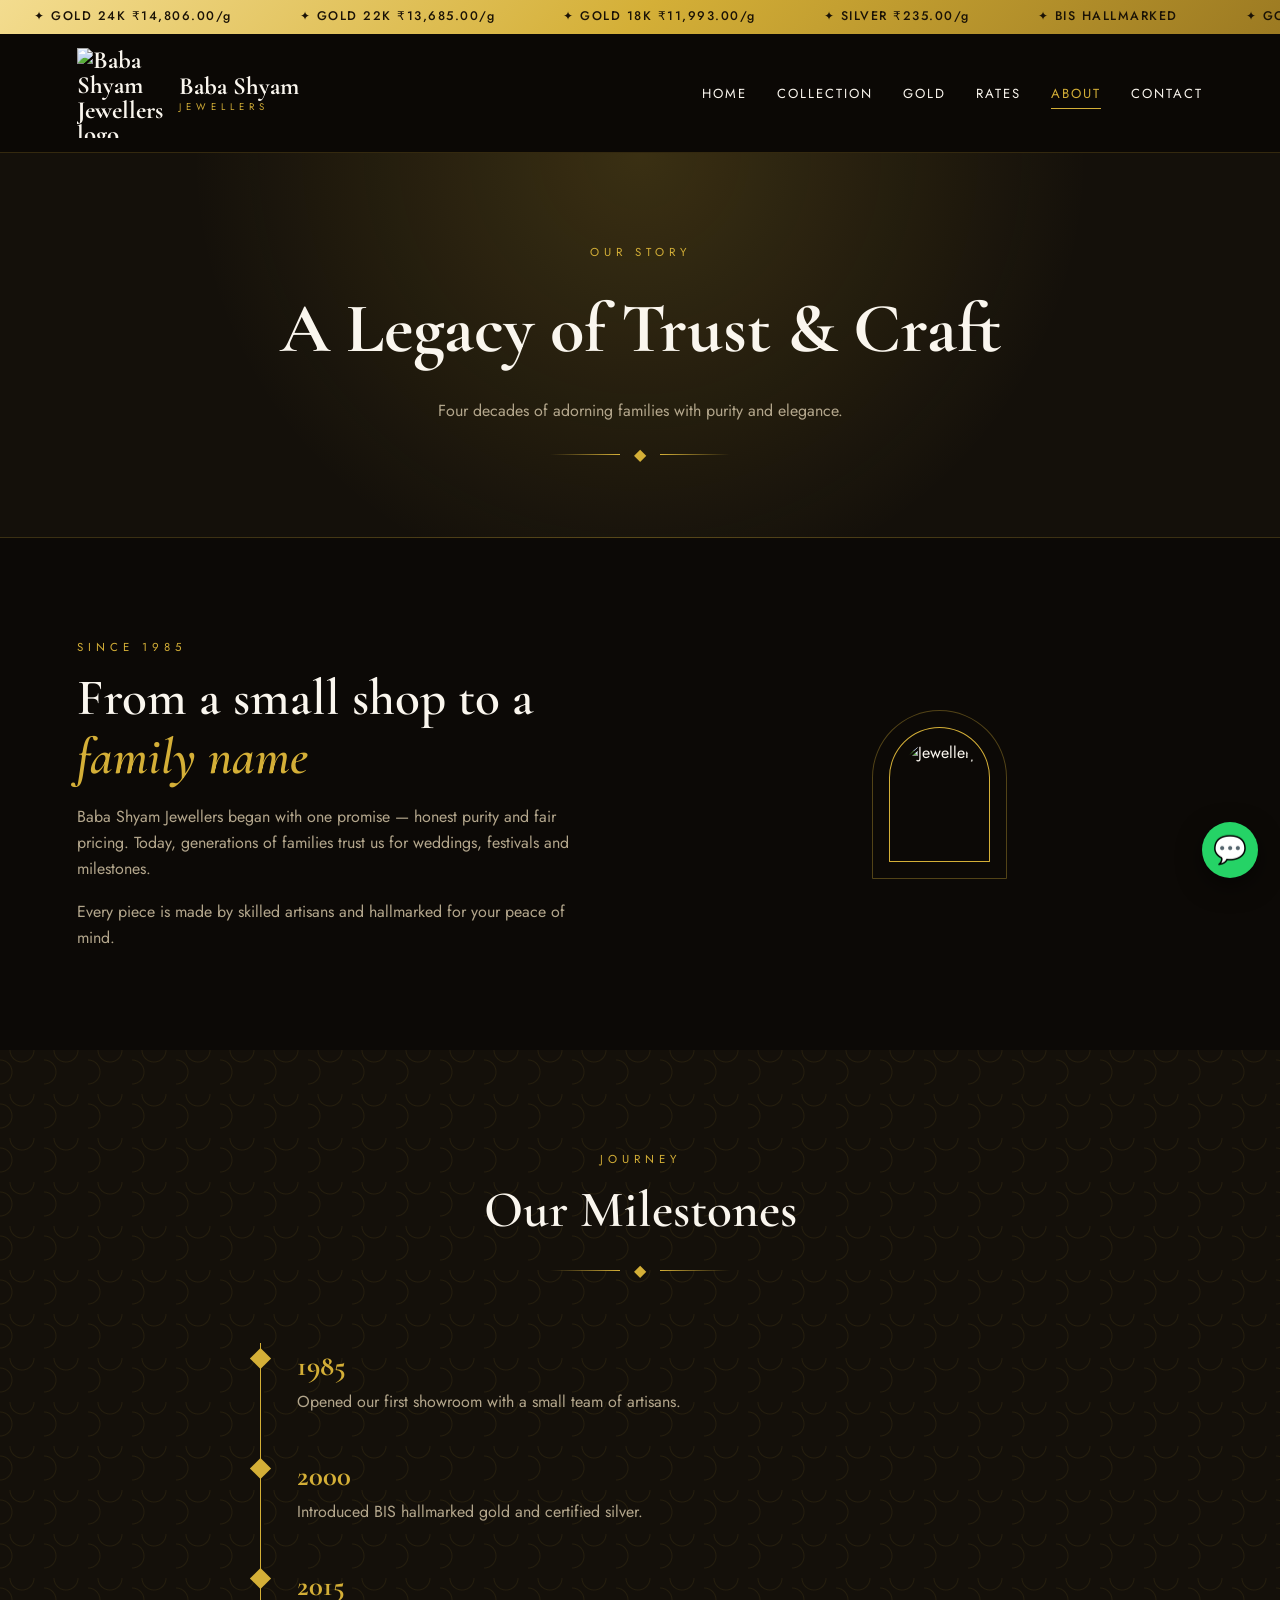
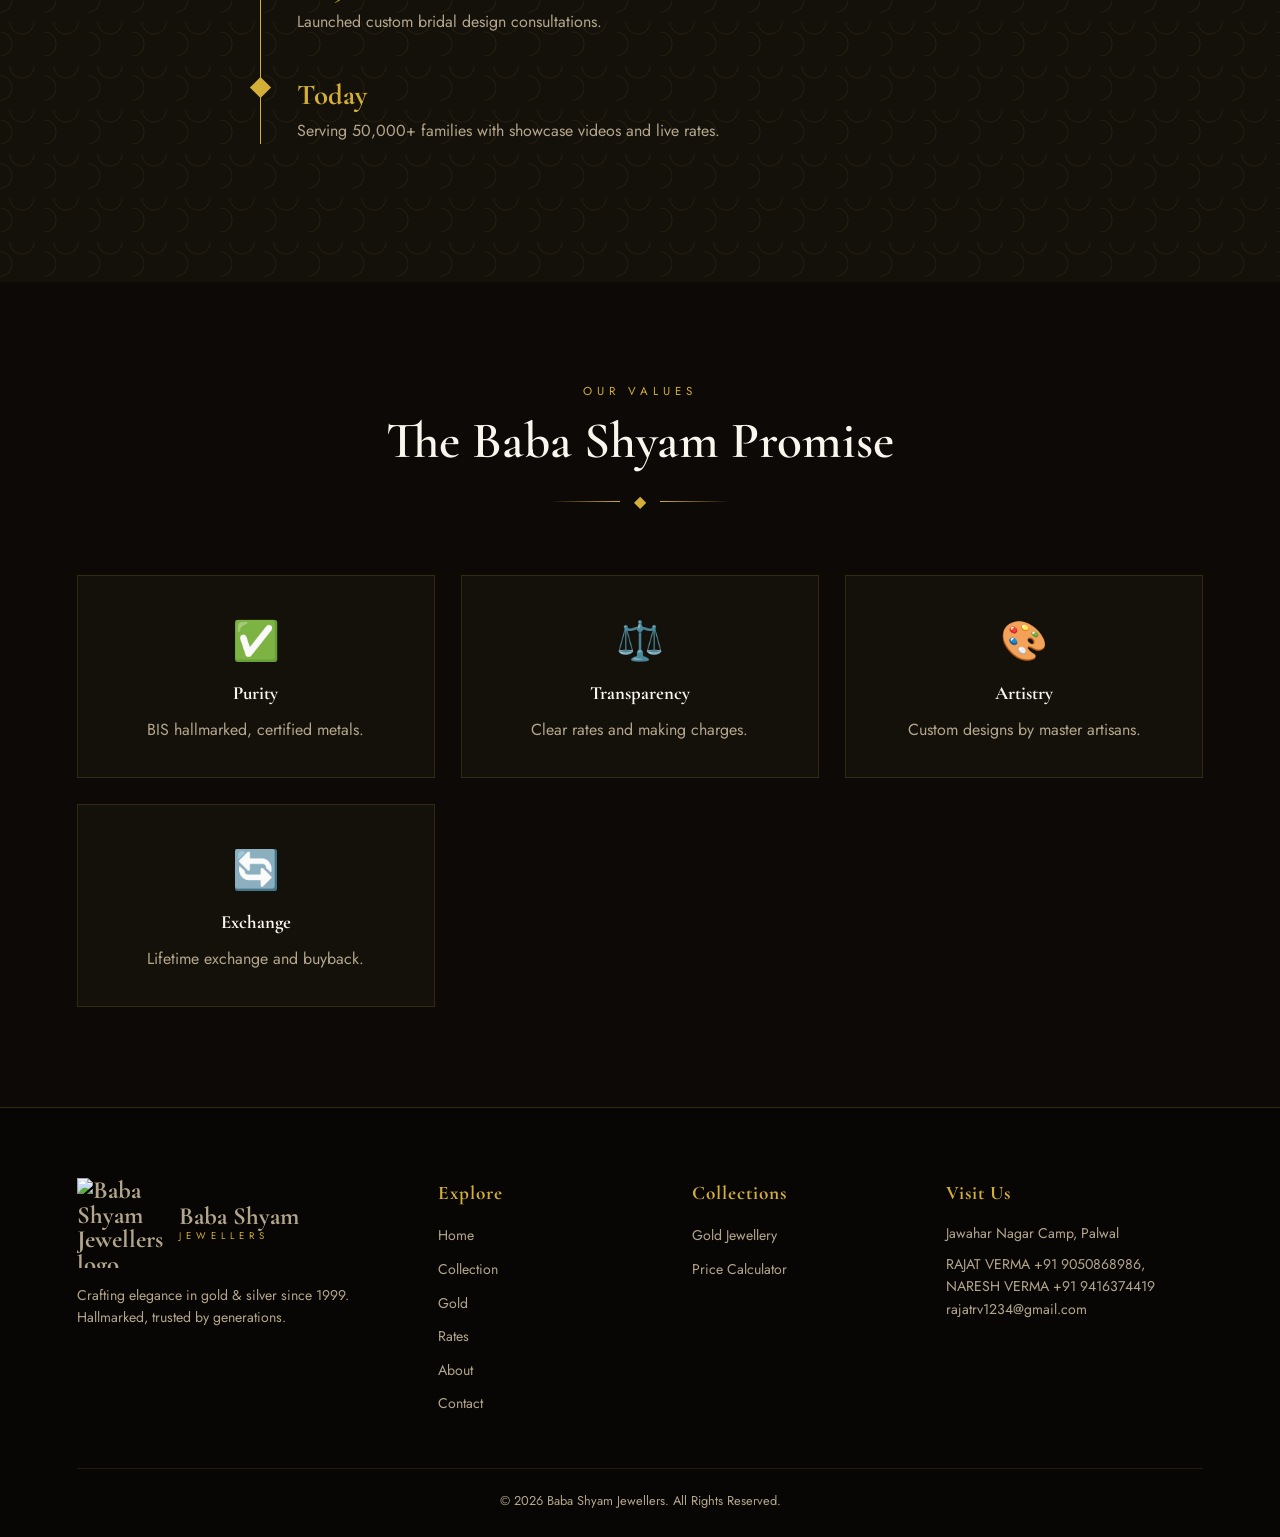
==== about.html @ c546e561 "Add files via upload" ====
<!DOCTYPE html>
<html lang="en">

<head>
    <meta charset="UTF-8">
    <meta name="viewport" content="width=device-width,initial-scale=1">
    <title>About | Baba Shyam Jewellers</title>
    <link
        href="https://fonts.googleapis.com/css2?family=Cormorant+Garamond:ital,wght@0,400;0,600;0,700;1,600&family=Jost:wght@300;400;500&display=swap"
        rel="stylesheet">
    <link rel="stylesheet" href="style.css">
      <link rel="icon" type="image/svg+xml" href="./images/gold/logo.png">
<link rel="apple-touch-icon" href="./images/gold/logo.png">
</head>

<body>
    <div class="page-hero">
        <div class="kick">Our Story</div>
        <h1>A Legacy of Trust &amp; Craft</h1>
        <p>Four decades of adorning families with purity and elegance.</p>
        <div class="orn">◆</div>
    </div>
    <section>
        <div class="split">
            <div class="rv">
                <div class="kick">Since 1985</div>
                <h2 class="h2">From a small shop to a <em>family name</em></h2>
                <p>Baba Shyam Jewellers began with one promise — honest purity and fair pricing. Today, generations of
                    families trust us for weddings, festivals and milestones.</p>
                <p>Every piece is made by skilled artisans and hallmarked for your peace of mind.</p>
            </div>
            <div class="arch rv"><img
                    src="https://images.unsplash.com/photo-1602173574767-37ac01994b2a?auto=format&fit=crop&w=800&q=80"
                    alt="Jewellery"></div>
        </div>
    </section>
    <section class="jali">
        <div class="sh rv">
            <div class="kick">Journey</div>
            <h2>Our Milestones</h2>
            <div class="orn">◆</div>
        </div>
        <div class="tl rv">
            <div><b>1985</b>
                <p>Opened our first showroom with a small team of artisans.</p>
            </div>
            <div><b>2000</b>
                <p>Introduced BIS hallmarked gold and certified silver.</p>
            </div>
            <div><b>2015</b>
                <p>Launched custom bridal design consultations.</p>
            </div>
            <div><b>Today</b>
                <p>Serving 50,000+ families with showcase videos and live rates.</p>
            </div>
        </div>
    </section>
    <section>
        <div class="sh rv">
            <div class="kick">Our Values</div>
            <h2>The Baba Shyam Promise</h2>
            <div class="orn">◆</div>
        </div>
        <div class="g3 rv">
            <div class="card v">
                <div class="ic">✅</div>
                <h3>Purity</h3>
                <p>BIS hallmarked, certified metals.</p>
            </div>
            <div class="card v">
                <div class="ic">⚖️</div>
                <h3>Transparency</h3>
                <p>Clear rates and making charges.</p>
            </div>
            <div class="card v">
                <div class="ic">🎨</div>
                <h3>Artistry</h3>
                <p>Custom designs by master artisans.</p>
            </div>
            <div class="card v">
                <div class="ic">🔄</div>
                <h3>Exchange</h3>
                <p>Lifetime exchange and buyback.</p>
            </div>
        </div>
    </section>
    <script src="app.js"></script>
</body>

</html>
---- style.css ----
:root {
    --gold: #d4af37;
    --gl: #f3dc8f;
    --gd: #9c7a22;
    --bg: #0c0906;
    --bg2: #14100a;
    --cream: #faf6ee;
    --muted: #b3a68c;
    --silver: #c9ced4;
    --green: #3ddc84;
    --red: #ff6b6b;
    --maroon: #5a1520;
    --gg: linear-gradient(135deg, #f3dc8f, #d4af37 50%, #9c7a22)
}

* {
    margin: 0;
    padding: 0;
    box-sizing: border-box
}

html {
    scroll-behavior: smooth
}

body {
    font-family: 'Jost', sans-serif;
    background: var(--bg);
    color: var(--cream);
    overflow-x: hidden;
    line-height: 1.6
}

h1,
h2,
h3,
h4,
.serif {
    font-family: 'Cormorant Garamond', serif
}

a {
    color: inherit;
    text-decoration: none
}

img {
    display: block;
    max-width: 100%
}

/* ticker */
.ticker {
    background: var(--gg);
    color: #1a1206;
    font-size: .78rem;
    font-weight: 500;
    letter-spacing: 1.5px;
    overflow: hidden;
    white-space: nowrap;
    position: relative;
    z-index: 1001
}

.ticker div {
    display: inline-block;
    padding: 7px 0;
    animation: mq 38s linear infinite
}

.ticker span {
    margin: 0 34px
}

@keyframes mq {
    to {
        transform: translateX(-50%)
    }
}

/* header */
header {
    position: sticky;
    top: 0;
    z-index: 1000;
    display: flex;
    justify-content: space-between;
    align-items: center;
    padding: 14px 6%;
    background: rgba(12, 9, 6, .88);
    backdrop-filter: blur(14px);
    border-bottom: 1px solid rgba(212, 175, 55, .2)
}

.logo {
    display: flex;
    align-items: center;
    gap: 12px;
    font-family: 'Cormorant Garamond', serif;
    font-size: 1.55rem;
    font-weight: 700;
    line-height: 1
}

.logo i {
    width: 42px;
    height: 42px;
    border: 1.5px solid var(--gold);
    transform: rotate(45deg);
    display: grid;
    place-items: center;
    flex: none
}

.logo i b {
    transform: rotate(-45deg);
    color: var(--gold);
    font-size: 1.2rem
}

.logo small {
    display: block;
    font-family: 'Jost';
    font-size: .6rem;
    letter-spacing: 5px;
    color: var(--gold);
    font-weight: 400;
    margin-top: 4px
}

nav ul {
    display: flex;
    gap: 30px;
    list-style: none
}

nav a {
    font-size: .82rem;
    letter-spacing: 2px;
    text-transform: uppercase;
    position: relative;
    padding: 6px 0;
    transition: .3s
}

nav a::after {
    content: '';
    position: absolute;
    left: 50%;
    bottom: 0;
    width: 0;
    height: 1px;
    background: var(--gold);
    transition: .3s;
    transform: translateX(-50%)
}

nav a:hover,
nav a.on {
    color: var(--gold)
}

nav a:hover::after,
nav a.on::after {
    width: 100%
}

.mb {
    display: none;
    background: none;
    border: 0;
    color: var(--gold);
    font-size: 1.8rem;
    cursor: pointer
}

/* ornament + heads */
.orn {
    display: flex;
    align-items: center;
    justify-content: center;
    gap: 14px;
    color: var(--gold);
    margin-top: 18px
}

.orn::before,
.orn::after {
    content: '';
    width: 70px;
    height: 1px;
    background: linear-gradient(90deg, transparent, var(--gold))
}

.orn::after {
    transform: scaleX(-1)
}

section {
    padding: 100px 6%;
    position: relative
}

.sh {
    text-align: center;
    max-width: 660px;
    margin: 0 auto 60px
}

.kick {
    color: var(--gold);
    letter-spacing: 5px;
    font-size: .72rem;
    text-transform: uppercase;
    margin-bottom: 12px
}

.sh h2,
.h2 {
    font-size: clamp(2.1rem, 4vw, 3.3rem);
    font-weight: 600;
    line-height: 1.15
}

.sh p {
    color: var(--muted);
    margin-top: 14px
}

.jali {
    background-color: var(--bg2);
    background-image: radial-gradient(circle at 50% 0, transparent 11px, rgba(212, 175, 55, .09) 12px, transparent 13px), radial-gradient(circle at 0 50%, transparent 11px, rgba(212, 175, 55, .09) 12px, transparent 13px);
    background-size: 44px 44px
}

.btn {
    display: inline-block;
    padding: 15px 36px;
    font-size: .8rem;
    letter-spacing: 2.5px;
    text-transform: uppercase;
    font-weight: 500;
    transition: .35s;
    cursor: pointer;
    border: 0;
    font-family: inherit;
    clip-path: polygon(12px 0, 100% 0, calc(100% - 12px) 100%, 0 100%)
}

.bg {
    background: var(--gg);
    color: #1a1206
}

.bg:hover {
    transform: translateY(-3px);
    filter: brightness(1.1)
}

.bo {
    background: var(--gold);
    color: #1a1206;
    position: relative
}

.bo span {
    display: block
}

.bl {
    background: rgba(212, 175, 55, .15);
    color: var(--gold)
}

.bl:hover {
    background: var(--gold);
    color: #1a1206
}

/* hero */
.hero {
    min-height: 88vh;
    display: grid;
    grid-template-columns: 1.1fr .9fr;
    gap: 50px;
    align-items: center;
    padding: 60px 6%;
    background: radial-gradient(circle at 80% 40%, rgba(212, 175, 55, .2), transparent 50%), linear-gradient(rgba(12, 9, 6, .8), rgba(12, 9, 6, .92)), url('https://images.unsplash.com/photo-1611591437281-460bfbe1220a?auto=format&fit=crop&w=1920&q=80') center/cover;
    overflow: hidden
}

.hero h1 {
    font-size: clamp(3rem, 6.4vw, 5.6rem);
    line-height: 1;
    font-weight: 700;
    margin: 18px 0 24px
}

.hero h1 em {
    color: var(--gold);
    font-style: italic
}

.hero p {
    color: var(--muted);
    font-size: 1.1rem;
    max-width: 520px;
    margin-bottom: 36px
}

.btns {
    display: flex;
    gap: 16px;
    flex-wrap: wrap
}

.arch {
    position: relative;
    max-width: 400px;
    margin: auto;
    aspect-ratio: 3/4;
    border-radius: 999px 999px 8px 8px;
    border: 1.5px solid var(--gold);
    padding: 12px;
    animation: fl 6s ease-in-out infinite
}

.arch::before {
    content: '';
    position: absolute;
    inset: -18px;
    border: 1px solid rgba(212, 175, 55, .35);
    border-radius: 999px 999px 14px 14px
}

.arch img,
.arch video {
    width: 100%;
    height: 100%;
    object-fit: cover;
    border-radius: 999px 999px 4px 4px
}

@keyframes fl {
    50% {
        transform: translateY(-14px)
    }
}

.badge {
    position: absolute;
    bottom: 34px;
    left: -34px;
    background: var(--bg);
    border: 1px solid var(--gold);
    padding: 12px 20px;
    text-align: center
}

.badge b {
    display: block;
    font-family: 'Cormorant Garamond';
    font-size: 1.8rem;
    color: var(--gold);
    line-height: 1
}

.badge small {
    font-size: .65rem;
    letter-spacing: 2px;
    text-transform: uppercase;
    color: var(--muted)
}

.page-hero {
    padding: 90px 6% 70px;
    text-align: center;
    background: radial-gradient(circle at 50% 0, rgba(212, 175, 55, .2), transparent 60%), var(--bg2);
    border-bottom: 1px solid rgba(212, 175, 55, .2)
}

.page-hero h1 {
    font-size: clamp(2.6rem, 5.5vw, 4.4rem);
    font-weight: 700
}

.page-hero p {
    color: var(--muted);
    max-width: 560px;
    margin: 12px auto 0
}

/* cats */
.cats {
    display: grid;
    grid-template-columns: repeat(auto-fit, minmax(200px, 1fr));
    gap: 22px;
    max-width: 1200px;
    margin: auto
}

.cat {
    text-align: center;
    padding: 38px 20px;
    border: 1px solid rgba(212, 175, 55, .22);
    background: linear-gradient(160deg, rgba(212, 175, 55, .08), transparent);
    transition: .4s;
    position: relative
}

.cat:hover {
    border-color: var(--gold);
    transform: translateY(-8px)
}

.cat .ic {
    font-size: 2.6rem;
    margin-bottom: 10px
}

.cat h3 {
    font-size: 1.4rem
}

.cat p {
    color: var(--muted);
    font-size: .85rem
}

.cat::before,
.cat::after {
    content: '';
    position: absolute;
    width: 16px;
    height: 16px;
    border: 1.5px solid var(--gold);
    transition: .4s
}

.cat::before {
    top: 8px;
    left: 8px;
    border-right: 0;
    border-bottom: 0
}

.cat::after {
    bottom: 8px;
    right: 8px;
    border-left: 0;
    border-top: 0
}

/* rates */
.rg {
    display: grid;
    grid-template-columns: repeat(auto-fit, minmax(230px, 1fr));
    gap: 24px;
    max-width: 1150px;
    margin: auto
}

.rc {
    text-align: center;
    padding: 34px 24px;
    border: 1px solid rgba(212, 175, 55, .25);
    background: linear-gradient(160deg, rgba(212, 175, 55, .1), rgba(0, 0, 0, .2));
    position: relative;
    overflow: hidden;
    transition: .4s
}

.rc::before {
    content: '';
    position: absolute;
    top: 0;
    left: 0;
    right: 0;
    height: 3px;
    background: var(--gg)
}

.rc:hover {
    transform: translateY(-8px);
    box-shadow: 0 20px 40px rgba(0, 0, 0, .5)
}

.rc .m {
    color: var(--gold);
    letter-spacing: 3px;
    font-size: .72rem;
    text-transform: uppercase
}

.rc h3 {
    font-size: 1.8rem;
    margin: 4px 0 14px
}

.pv {
    font-family: 'Cormorant Garamond';
    font-size: 2.5rem;
    font-weight: 700;
    color: var(--gl);
    line-height: 1
}

.rc small {
    display: block;
    color: var(--muted);
    font-size: .78rem;
    margin-top: 8px
}

.ch {
    color: var(--green);
    font-size: .78rem;
    margin-top: 8px;
    letter-spacing: 1px
}

.ch.down {
    color: var(--red)
}

.rc.sv .pv,
.rc.sv .m {
    color: var(--silver)
}

.rc.sv::before {
    background: linear-gradient(90deg, #8a9096, #e8ebee, #8a9096)
}

.upd {
    text-align: center;
    color: var(--muted);
    font-size: .82rem;
    margin-top: 34px
}

.dot {
    display: inline-block;
    width: 8px;
    height: 8px;
    border-radius: 50%;
    background: var(--green);
    margin-right: 8px;
    animation: pu 1.8s infinite
}

@keyframes pu {
    50% {
        opacity: .25
    }
}

/* collection */
.tabs {
    display: flex;
    justify-content: center;
    gap: 12px;
    margin-bottom: 44px;
    flex-wrap: wrap
}

.tab {
    padding: 10px 28px;
    border: 1px solid var(--gold);
    background: none;
    color: var(--gold);
    cursor: pointer;
    font-family: inherit;
    letter-spacing: 2px;
    font-size: .78rem;
    text-transform: uppercase;
    transition: .3s
}

.tab.on,
.tab:hover {
    background: var(--gold);
    color: #1a1206
}

.cg {
    display: grid;
    grid-template-columns: repeat(auto-fill, minmax(270px, 1fr));
    gap: 26px;
    max-width: 1250px;
    margin: auto
}

.pc {
    background: var(--bg2);
    border: 1px solid rgba(212, 175, 55, .16);
    transition: .4s;
    overflow: hidden
}

.pc:hover {
    border-color: var(--gold);
    transform: translateY(-8px);
    box-shadow: 0 24px 50px rgba(0, 0, 0, .6)
}

.pc .im {
    height: 320px;
    overflow: hidden;
    position: relative
}

.pc img {
    width: 100%;
    height: 100%;
    object-fit: cover;
    filter: brightness(.8);
    transition: 1s
}

.pc:hover img {
    transform: scale(1.1);
    filter: brightness(1)
}

.tg {
    position: absolute;
    top: 14px;
    left: 14px;
    background: var(--bg);
    color: var(--gold);
    font-size: .68rem;
    letter-spacing: 2px;
    padding: 5px 12px;
    text-transform: uppercase;
    border: 1px solid var(--gold)
}

.tg.s {
    color: var(--silver);
    border-color: var(--silver)
}

.pc .in {
    padding: 22px;
    display: flex;
    justify-content: space-between;
    align-items: center;
    gap: 10px
}

.pc h3 {
    font-size: 1.3rem
}

.pc p {
    color: var(--muted);
    font-size: .8rem
}

.pc a {
    color: var(--gold);
    font-size: .75rem;
    letter-spacing: 2px;
    text-transform: uppercase;
    border-bottom: 1px solid var(--gold);
    white-space: nowrap
}

/* split / craft */
.split {
    display: grid;
    grid-template-columns: 1fr 1fr;
    gap: 70px;
    align-items: center;
    max-width: 1200px;
    margin: auto
}

.split p {
    color: var(--muted);
    margin-top: 18px
}

.split em {
    color: var(--gold)
}

.fl {
    list-style: none;
    margin-top: 24px
}

.fl li {
    padding: 12px 0 12px 32px;
    position: relative;
    border-bottom: 1px solid rgba(212, 175, 55, .12)
}

.fl li::before {
    content: '◆';
    position: absolute;
    left: 0;
    color: var(--gold);
    font-size: .75rem;
    top: 15px
}

.vf {
    position: relative;
    max-width: 400px;
    margin: auto;
    aspect-ratio: 9/12;
    border: 1px solid rgba(212, 175, 55, .4);
    box-shadow: 0 30px 70px rgba(0, 0, 0, .6);
    background: #000;
    overflow: hidden
}

.vf video {
    width: 100%;
    height: 100%;
    object-fit: cover
}

.vf span {
    position: absolute;
    top: 16px;
    left: 16px;
    z-index: 2;
    background: rgba(12, 9, 6, .75);
    border: 1px solid var(--gold);
    color: var(--gold);
    padding: 6px 16px;
    font-size: .7rem;
    letter-spacing: 2px;
    text-transform: uppercase;
    border-radius: 30px
}

/* stats */
.stats {
    display: grid;
    grid-template-columns: repeat(auto-fit, minmax(180px, 1fr));
    gap: 30px;
    text-align: center;
    padding: 90px 6%;
    background: linear-gradient(rgba(12, 9, 6, .9), rgba(12, 9, 6, .9)), url('https://images.unsplash.com/photo-1602173574767-37ac01994b2a?auto=format&fit=crop&w=1600&q=80') center/cover fixed
}

.stats h3 {
    font-size: 3.4rem;
    color: var(--gold);
    line-height: 1
}

.stats p {
    color: var(--muted);
    letter-spacing: 2px;
    text-transform: uppercase;
    font-size: .75rem;
    margin-top: 10px
}

/* testimonials, values, timeline */
.g3 {
    display: grid;
    grid-template-columns: repeat(auto-fit, minmax(280px, 1fr));
    gap: 26px;
    max-width: 1200px;
    margin: auto
}

.card {
    background: var(--bg2);
    border: 1px solid rgba(212, 175, 55, .16);
    padding: 34px 30px;
    transition: .4s
}

.card:hover {
    border-color: var(--gold);
    transform: translateY(-6px)
}

.card .q {
    font-size: 3.4rem;
    color: var(--gold);
    line-height: .6;
    font-family: 'Cormorant Garamond'
}

.card p {
    color: var(--muted);
    font-style: italic;
    margin: 16px 0 20px
}

.card .n {
    color: var(--gold);
    font-size: .82rem;
    letter-spacing: 2px;
    text-transform: uppercase
}

.stars {
    color: var(--gold);
    letter-spacing: 3px
}

.card.v {
    text-align: center;
    font-style: normal
}

.card.v .ic {
    font-size: 2.4rem
}

.card.v h3 {
    margin: 8px 0
}

.card.v p {
    font-style: normal;
    margin: 0
}

.tl {
    max-width: 760px;
    margin: auto;
    border-left: 1px solid var(--gold);
    padding-left: 36px
}

.tl div {
    position: relative;
    margin-bottom: 38px
}

.tl div::before {
    content: '';
    position: absolute;
    left: -44px;
    top: 8px;
    width: 15px;
    height: 15px;
    background: var(--gold);
    transform: rotate(45deg)
}

.tl b {
    font-family: 'Cormorant Garamond';
    font-size: 1.8rem;
    color: var(--gold)
}

.tl p {
    color: var(--muted)
}

.cta {
    text-align: center;
    background: linear-gradient(135deg, var(--maroon), #2a0a10);
    border-top: 1px solid var(--gold);
    border-bottom: 1px solid var(--gold)
}

/* calculator + contact */
.calc {
    max-width: 760px;
    margin: auto;
    padding: 44px;
    border: 1px solid var(--gold);
    background: var(--bg2)
}

.fg {
    display: grid;
    grid-template-columns: 1fr 1fr;
    gap: 16px
}

.fg .f {
    grid-column: 1/-1
}

label {
    display: block;
    font-size: .72rem;
    letter-spacing: 2px;
    text-transform: uppercase;
    color: var(--gold);
    margin-bottom: 6px
}

input,
select,
textarea {
    width: 100%;
    background: rgba(212, 175, 55, .06);
    border: 1px solid rgba(212, 175, 55, .3);
    padding: 14px 16px;
    color: var(--cream);
    font-family: inherit;
    font-size: .95rem;
    outline: 0
}

input:focus,
select:focus,
textarea:focus {
    border-color: var(--gold)
}

select option {
    background: #14100a
}

.res {
    margin-top: 26px;
    padding: 24px;
    background: rgba(212, 175, 55, .08);
    border: 1px dashed var(--gold);
    text-align: center
}

.res b {
    font-family: 'Cormorant Garamond';
    font-size: 2.6rem;
    color: var(--gl);
    display: block
}

.res small {
    color: var(--muted)
}

.cw {
    display: grid;
    grid-template-columns: 1fr 1fr;
    gap: 60px;
    max-width: 1150px;
    margin: auto
}

.ci div {
    display: flex;
    gap: 16px;
    margin-bottom: 24px
}

.ci .ic {
    width: 48px;
    height: 48px;
    border: 1px solid var(--gold);
    display: grid;
    place-items: center;
    flex: none;
    transform: rotate(45deg)
}

.ci .ic span {
    transform: rotate(-45deg)
}

.ci b {
    color: var(--gold);
    font-weight: 500;
    display: block;
    font-size: .8rem;
    letter-spacing: 2px;
    text-transform: uppercase
}

.ci p {
    color: var(--muted)
}

form {
    display: flex;
    flex-direction: column;
    gap: 16px
}

/* footer */
footer {
    background: #080604;
    border-top: 1px solid rgba(212, 175, 55, .2);
    padding: 70px 6% 26px
}

.fc {
    display: grid;
    grid-template-columns: 1.5fr 1fr 1fr 1.2fr;
    gap: 40px;
    max-width: 1200px;
    margin: auto
}

footer h4 {
    color: var(--gold);
    font-size: 1.2rem;
    margin-bottom: 14px;
    letter-spacing: 1px
}

footer li {
    list-style: none;
    margin-bottom: 8px
}

footer a,
footer p {
    color: var(--muted);
    font-size: .88rem
}

footer a:hover {
    color: var(--gold)
}

.cp {
    text-align: center;
    margin-top: 44px;
    padding-top: 22px;
    border-top: 1px solid rgba(212, 175, 55, .12);
    color: var(--muted);
    font-size: .8rem
}

.wa {
    position: fixed;
    right: 22px;
    bottom: 22px;
    width: 56px;
    height: 56px;
    border-radius: 50%;
    background: #25d366;
    display: grid;
    place-items: center;
    font-size: 1.7rem;
    z-index: 999;
    box-shadow: 0 8px 24px rgba(0, 0, 0, .5);
    animation: pu 2.5s infinite
}

.rv {
    opacity: 0;
    transform: translateY(36px);
    transition: opacity .9s, transform .9s
}

.rv.in {
    opacity: 1;
    transform: none
}

@media(max-width:900px) {

    .hero,
    .split,
    .cw {
        grid-template-columns: 1fr;
        gap: 44px
    }

    .hero {
        text-align: center
    }

    .hero p {
        margin-inline: auto
    }

    .btns {
        justify-content: center
    }

    .badge {
        left: 0
    }

    .fc {
        grid-template-columns: 1fr 1fr
    }
}

@media(max-width:820px) {
    .mb {
        display: block;
        z-index: 1100
    }

    nav ul {
        position: fixed;
        top: 0;
        right: -100%;
        width: 74%;
        height: 100vh;
        background: rgba(12, 9, 6, .98);
        flex-direction: column;
        padding: 110px 40px;
        transition: .4s;
        border-left: 1px solid var(--gold)
    }

    nav ul.open {
        right: 0
    }

    section {
        padding: 76px 6%
    }

    .fc {
        grid-template-columns: 1fr
    }

    .fg {
        grid-template-columns: 1fr
    }

    .calc {
        padding: 26px
    }
}

/* artwork + animated stage */
.art {
    position: absolute;
    inset: 0;
    display: grid;
    place-items: center
}

.art.gold {
    background: radial-gradient(circle at 50% 38%, #4a3510, #0e0a05 78%)
}

.art.silver {
    background: radial-gradient(circle at 50% 38%, #38404a, #0b0d10 78%)
}

.art svg {
    width: 76%;
    filter: drop-shadow(0 10px 18px rgba(0, 0, 0, .6));
    transition: .6s
}

.pc:hover .art svg {
    transform: scale(1.12) rotate(-3deg)
}

.art::after {
    content: '';
    position: absolute;
    top: 0;
    left: -80%;
    width: 50%;
    height: 100%;
    background: linear-gradient(100deg, transparent, rgba(255, 255, 255, .18), transparent);
    transform: skewX(-20deg);
    animation: sh 5s infinite
}

@keyframes sh {

    0%,
    60% {
        left: -80%
    }

    100% {
        left: 140%
    }
}

.stage {
    position: absolute;
    inset: 12px;
    border-radius: 999px 999px 4px 4px;
    overflow: hidden;
    background: radial-gradient(circle at 50% 50%, #4a3510, #0c0906 75%)
}

.stage svg {
    width: 100%;
    height: 100%
}

.arch video {
    position: absolute;
    inset: 12px;
    width: calc(100% - 24px);
    height: calc(100% - 24px)
}

.badge {
    z-index: 3
}

.rot {
    animation: sp 40s linear infinite
}

.rot2 {
    animation: sp 70s linear infinite reverse
}

@keyframes sp {
    to {
        transform: rotate(360deg)
    }
}

.tw {
    animation: tws 2.6s ease-in-out infinite;
    transform-box: fill-box;
    transform-origin: center
}

@keyframes tws {

    0%,
    100% {
        opacity: 0;
        transform: scale(.3)
    }

    50% {
        opacity: 1;
        transform: scale(1.2)
    }
}

.vf {
    position: relative
}

.vf video {
    position: absolute;
    inset: 0;
    z-index: 2
}

.reel {
    position: absolute;
    inset: 0
}

.sl {
    position: absolute;
    inset: 0;
    opacity: 0;
    transition: opacity 1.1s;
    overflow: hidden
}

.sl.on {
    opacity: 1
}

.sl .art svg {
    animation: kb 6s ease-in-out infinite alternate
}

@keyframes kb {
    from {
        transform: scale(.9)
    }

    to {
        transform: scale(1.15)
    }
}

.sl b {
    position: absolute;
    bottom: 0;
    left: 0;
    right: 0;
    padding: 50px 20px 22px;
    text-align: center;
    font-family: 'Cormorant Garamond';
    font-size: 1.7rem;
    background: linear-gradient(transparent, rgba(0, 0, 0, .85));
    z-index: 3
}
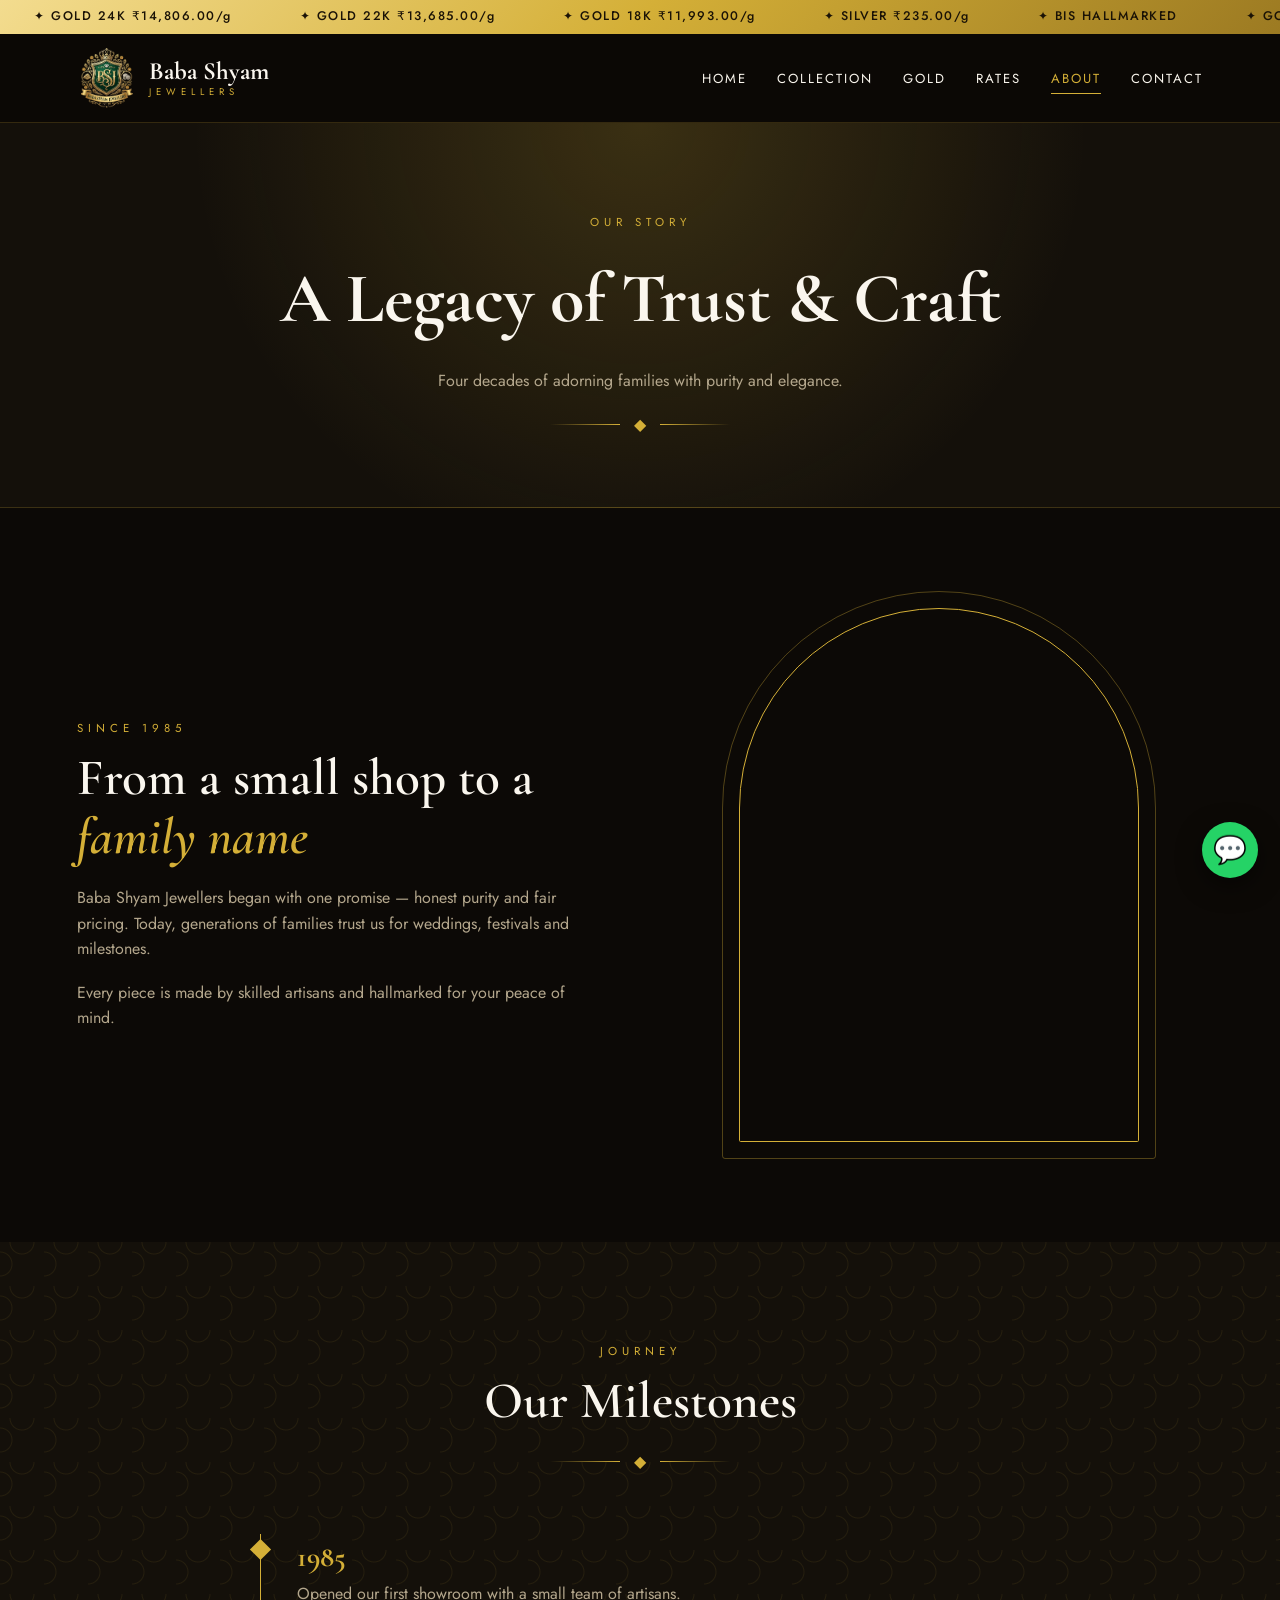
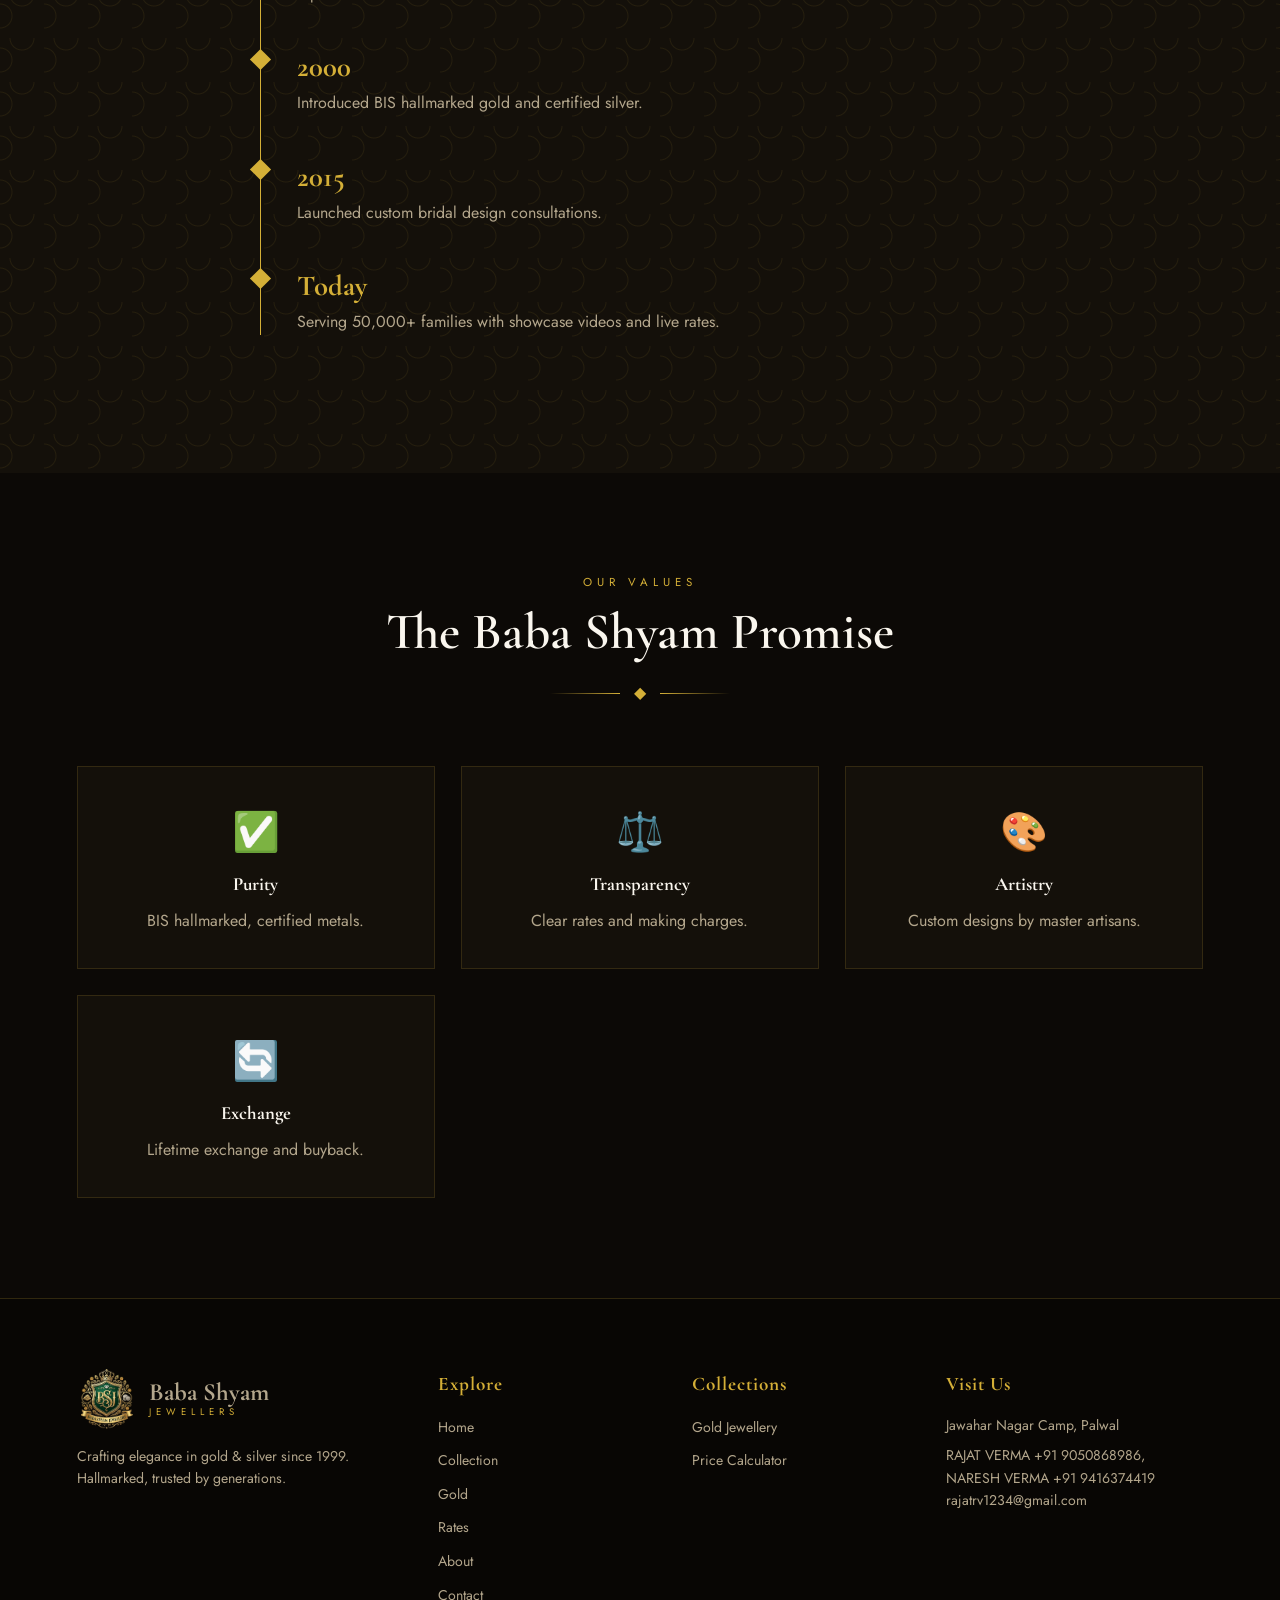
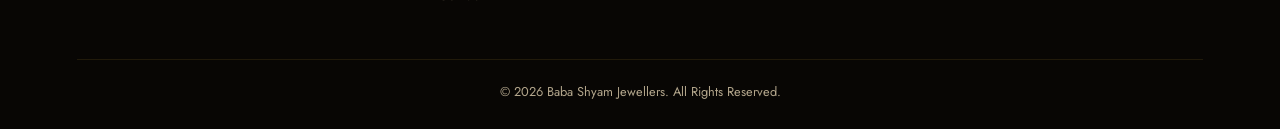
==== commit 1c656a0c: "Add files via upload changes" ====
--- a/about.html
+++ b/about.html
@@ -3,16 +3,15 @@
 
 <head>
     <meta charset="UTF-8">
-    <meta name="viewport" content="width=device-width,initial-scale=1">
-    <title>About | Baba Shyam Jewellers</title>
+    <meta name="viewport" content="width=device-width, initial-scale=1.0, maximum-scale=5.0">
+    <title>Baba Shyam Jewellers</title>
     <link
         href="https://fonts.googleapis.com/css2?family=Cormorant+Garamond:ital,wght@0,400;0,600;0,700;1,600&family=Jost:wght@300;400;500&display=swap"
         rel="stylesheet">
     <link rel="stylesheet" href="style.css">
-      <link rel="icon" type="image/svg+xml" href="./images/gold/logo.png">
-<link rel="apple-touch-icon" href="./images/gold/logo.png">
+    <link rel="icon" type="image/svg+xml" href="./images/gold/logo.png">
+    <link rel="apple-touch-icon" href="./images/gold/logo.png">
 </head>
-
 <body>
     <div class="page-hero">
         <div class="kick">Our Story</div>
--- a/style.css
+++ b/style.css
@@ -1,3 +1,7 @@
+/* ============================================================
+   BABA SHYAM JEWELLERS — RESPONSIVE STYLESHEET (FINAL v2)
+   ============================================================ */
+
 :root {
     --gold: #d4af37;
     --gl: #f3dc8f;
@@ -10,17 +14,23 @@
     --green: #3ddc84;
     --red: #ff6b6b;
     --maroon: #5a1520;
-    --gg: linear-gradient(135deg, #f3dc8f, #d4af37 50%, #9c7a22)
-}
-
+    --gg: linear-gradient(135deg, #f3dc8f, #d4af37 50%, #9c7a22);
+}
+
+/* ===== RESET & BASE ===== */
 * {
     margin: 0;
     padding: 0;
-    box-sizing: border-box
+    box-sizing: border-box;
 }
 
 html {
-    scroll-behavior: smooth
+    scroll-behavior: smooth;
+    -webkit-text-size-adjust: 100%;
+    -moz-text-size-adjust: 100%;
+    text-size-adjust: 100%;
+    overflow-x: hidden;
+    width: 100%;
 }
 
 body {
@@ -28,28 +38,33 @@
     background: var(--bg);
     color: var(--cream);
     overflow-x: hidden;
-    line-height: 1.6
-}
-
-h1,
-h2,
-h3,
-h4,
-.serif {
-    font-family: 'Cormorant Garamond', serif
+    line-height: 1.6;
+    width: 100%;
+    min-height: 100vh;
+    -webkit-font-smoothing: antialiased;
+    -moz-osx-font-smoothing: grayscale;
+}
+
+h1, h2, h3, h4, .serif {
+    font-family: 'Cormorant Garamond', serif;
 }
 
 a {
     color: inherit;
-    text-decoration: none
+    text-decoration: none;
 }
 
 img {
     display: block;
-    max-width: 100%
-}
-
-/* ticker */
+    max-width: 100%;
+    height: auto;
+}
+
+ul {
+    list-style: none;
+}
+
+/* ===== TICKER ===== */
 .ticker {
     background: var(--gg);
     color: #1a1206;
@@ -59,26 +74,25 @@
     overflow: hidden;
     white-space: nowrap;
     position: relative;
-    z-index: 1001
+    z-index: 1001;
+    width: 100%;
 }
 
 .ticker div {
     display: inline-block;
     padding: 7px 0;
-    animation: mq 38s linear infinite
+    animation: mq 38s linear infinite;
 }
 
 .ticker span {
-    margin: 0 34px
+    margin: 0 34px;
 }
 
 @keyframes mq {
-    to {
-        transform: translateX(-50%)
-    }
-}
-
-/* header */
+    to { transform: translateX(-50%); }
+}
+
+/* ===== HEADER ===== */
 header {
     position: sticky;
     top: 0;
@@ -87,9 +101,11 @@
     justify-content: space-between;
     align-items: center;
     padding: 14px 6%;
-    background: rgba(12, 9, 6, .88);
+    background: rgba(12, 9, 6, .92);
     backdrop-filter: blur(14px);
-    border-bottom: 1px solid rgba(212, 175, 55, .2)
+    -webkit-backdrop-filter: blur(14px);
+    border-bottom: 1px solid rgba(212, 175, 55, .2);
+    width: 100%;
 }
 
 .logo {
@@ -99,7 +115,9 @@
     font-family: 'Cormorant Garamond', serif;
     font-size: 1.55rem;
     font-weight: 700;
-    line-height: 1
+    line-height: 1;
+    z-index: 1300;
+    position: relative;
 }
 
 .logo i {
@@ -109,29 +127,43 @@
     transform: rotate(45deg);
     display: grid;
     place-items: center;
-    flex: none
+    flex: none;
 }
 
 .logo i b {
     transform: rotate(-45deg);
     color: var(--gold);
-    font-size: 1.2rem
+    font-size: 1.2rem;
 }
 
 .logo small {
     display: block;
-    font-family: 'Jost';
+    font-family: 'Jost', sans-serif;
     font-size: .6rem;
     letter-spacing: 5px;
     color: var(--gold);
     font-weight: 400;
-    margin-top: 4px
+    margin-top: 4px;
+}
+
+.logo img {
+    width: 60px;
+    height: 60px;
+    object-fit: contain;
+}
+
+/* ===== NAV (DESKTOP) ===== */
+nav {
+    display: flex;
+    align-items: center;
 }
 
 nav ul {
     display: flex;
     gap: 30px;
-    list-style: none
+    list-style: none;
+    margin: 0;
+    padding: 0;
 }
 
 nav a {
@@ -140,7 +172,8 @@
     text-transform: uppercase;
     position: relative;
     padding: 6px 0;
-    transition: .3s
+    transition: .3s;
+    white-space: nowrap;
 }
 
 nav a::after {
@@ -152,36 +185,41 @@
     height: 1px;
     background: var(--gold);
     transition: .3s;
-    transform: translateX(-50%)
+    transform: translateX(-50%);
 }
 
 nav a:hover,
 nav a.on {
-    color: var(--gold)
+    color: var(--gold);
 }
 
 nav a:hover::after,
 nav a.on::after {
-    width: 100%
-}
-
+    width: 100%;
+}
+
+/* ===== MOBILE MENU BUTTON ===== */
 .mb {
     display: none;
     background: none;
     border: 0;
     color: var(--gold);
     font-size: 1.8rem;
-    cursor: pointer
-}
-
-/* ornament + heads */
+    cursor: pointer;
+    z-index: 1300;
+    position: relative;
+    padding: 8px;
+    line-height: 1;
+}
+
+/* ===== ORNAMENT ===== */
 .orn {
     display: flex;
     align-items: center;
     justify-content: center;
     gap: 14px;
     color: var(--gold);
-    margin-top: 18px
+    margin-top: 18px;
 }
 
 .orn::before,
@@ -189,22 +227,24 @@
     content: '';
     width: 70px;
     height: 1px;
-    background: linear-gradient(90deg, transparent, var(--gold))
+    background: linear-gradient(90deg, transparent, var(--gold));
 }
 
 .orn::after {
-    transform: scaleX(-1)
-}
-
+    transform: scaleX(-1);
+}
+
+/* ===== SECTIONS ===== */
 section {
     padding: 100px 6%;
-    position: relative
+    position: relative;
+    width: 100%;
 }
 
 .sh {
     text-align: center;
     max-width: 660px;
-    margin: 0 auto 60px
+    margin: 0 auto 60px;
 }
 
 .kick {
@@ -212,27 +252,31 @@
     letter-spacing: 5px;
     font-size: .72rem;
     text-transform: uppercase;
-    margin-bottom: 12px
+    margin-bottom: 12px;
 }
 
 .sh h2,
 .h2 {
     font-size: clamp(2.1rem, 4vw, 3.3rem);
     font-weight: 600;
-    line-height: 1.15
+    line-height: 1.15;
 }
 
 .sh p {
     color: var(--muted);
-    margin-top: 14px
-}
-
+    margin-top: 14px;
+}
+
+/* ===== JALI BACKGROUND ===== */
 .jali {
     background-color: var(--bg2);
-    background-image: radial-gradient(circle at 50% 0, transparent 11px, rgba(212, 175, 55, .09) 12px, transparent 13px), radial-gradient(circle at 0 50%, transparent 11px, rgba(212, 175, 55, .09) 12px, transparent 13px);
-    background-size: 44px 44px
-}
-
+    background-image:
+        radial-gradient(circle at 50% 0, transparent 11px, rgba(212, 175, 55, .09) 12px, transparent 13px),
+        radial-gradient(circle at 0 50%, transparent 11px, rgba(212, 175, 55, .09) 12px, transparent 13px);
+    background-size: 44px 44px;
+}
+
+/* ===== BUTTONS ===== */
 .btn {
     display: inline-block;
     padding: 15px 36px;
@@ -244,40 +288,41 @@
     cursor: pointer;
     border: 0;
     font-family: inherit;
-    clip-path: polygon(12px 0, 100% 0, calc(100% - 12px) 100%, 0 100%)
+    clip-path: polygon(12px 0, 100% 0, calc(100% - 12px) 100%, 0 100%);
+    text-align: center;
 }
 
 .bg {
     background: var(--gg);
-    color: #1a1206
+    color: #1a1206;
 }
 
 .bg:hover {
     transform: translateY(-3px);
-    filter: brightness(1.1)
+    filter: brightness(1.1);
 }
 
 .bo {
     background: var(--gold);
     color: #1a1206;
-    position: relative
+    position: relative;
 }
 
 .bo span {
-    display: block
+    display: block;
 }
 
 .bl {
     background: rgba(212, 175, 55, .15);
-    color: var(--gold)
+    color: var(--gold);
 }
 
 .bl:hover {
     background: var(--gold);
-    color: #1a1206
-}
-
-/* hero */
+    color: #1a1206;
+}
+
+/* ===== HERO ===== */
 .hero {
     min-height: 88vh;
     display: grid;
@@ -285,44 +330,50 @@
     gap: 50px;
     align-items: center;
     padding: 60px 6%;
-    background: radial-gradient(circle at 80% 40%, rgba(212, 175, 55, .2), transparent 50%), linear-gradient(rgba(12, 9, 6, .8), rgba(12, 9, 6, .92)), url('https://images.unsplash.com/photo-1611591437281-460bfbe1220a?auto=format&fit=crop&w=1920&q=80') center/cover;
-    overflow: hidden
+    background:
+        radial-gradient(circle at 80% 40%, rgba(212, 175, 55, .2), transparent 50%),
+        linear-gradient(rgba(12, 9, 6, .8), rgba(12, 9, 6, .92)),
+        url('https://images.unsplash.com/photo-1611591437281-460bfbe1220a?auto=format&fit=crop&w=1920&q=80') center/cover;
+    overflow: hidden;
+    width: 100%;
 }
 
 .hero h1 {
     font-size: clamp(3rem, 6.4vw, 5.6rem);
     line-height: 1;
     font-weight: 700;
-    margin: 18px 0 24px
+    margin: 18px 0 24px;
 }
 
 .hero h1 em {
     color: var(--gold);
-    font-style: italic
+    font-style: italic;
 }
 
 .hero p {
     color: var(--muted);
     font-size: 1.1rem;
     max-width: 520px;
-    margin-bottom: 36px
+    margin-bottom: 36px;
 }
 
 .btns {
     display: flex;
     gap: 16px;
-    flex-wrap: wrap
-}
-
+    flex-wrap: wrap;
+}
+
+/* ===== ARCH ===== */
 .arch {
     position: relative;
     max-width: 400px;
+    width: 100%;
     margin: auto;
     aspect-ratio: 3/4;
     border-radius: 999px 999px 8px 8px;
     border: 1.5px solid var(--gold);
     padding: 12px;
-    animation: fl 6s ease-in-out infinite
+    animation: fl 6s ease-in-out infinite;
 }
 
 .arch::before {
@@ -330,7 +381,8 @@
     position: absolute;
     inset: -18px;
     border: 1px solid rgba(212, 175, 55, .35);
-    border-radius: 999px 999px 14px 14px
+    border-radius: 999px 999px 14px 14px;
+    pointer-events: none;
 }
 
 .arch img,
@@ -338,13 +390,18 @@
     width: 100%;
     height: 100%;
     object-fit: cover;
-    border-radius: 999px 999px 4px 4px
+    border-radius: 999px 999px 4px 4px;
+}
+
+.arch video {
+    position: absolute;
+    inset: 12px;
+    width: calc(100% - 24px);
+    height: calc(100% - 24px);
 }
 
 @keyframes fl {
-    50% {
-        transform: translateY(-14px)
-    }
+    50% { transform: translateY(-14px); }
 }
 
 .badge {
@@ -354,49 +411,54 @@
     background: var(--bg);
     border: 1px solid var(--gold);
     padding: 12px 20px;
-    text-align: center
+    text-align: center;
+    z-index: 3;
 }
 
 .badge b {
     display: block;
-    font-family: 'Cormorant Garamond';
+    font-family: 'Cormorant Garamond', serif;
     font-size: 1.8rem;
     color: var(--gold);
-    line-height: 1
+    line-height: 1;
 }
 
 .badge small {
     font-size: .65rem;
     letter-spacing: 2px;
     text-transform: uppercase;
-    color: var(--muted)
-}
-
+    color: var(--muted);
+}
+
+/* ===== PAGE HERO ===== */
 .page-hero {
     padding: 90px 6% 70px;
     text-align: center;
-    background: radial-gradient(circle at 50% 0, rgba(212, 175, 55, .2), transparent 60%), var(--bg2);
-    border-bottom: 1px solid rgba(212, 175, 55, .2)
+    background:
+        radial-gradient(circle at 50% 0, rgba(212, 175, 55, .2), transparent 60%),
+        var(--bg2);
+    border-bottom: 1px solid rgba(212, 175, 55, .2);
+    width: 100%;
 }
 
 .page-hero h1 {
     font-size: clamp(2.6rem, 5.5vw, 4.4rem);
-    font-weight: 700
+    font-weight: 700;
 }
 
 .page-hero p {
     color: var(--muted);
     max-width: 560px;
-    margin: 12px auto 0
-}
-
-/* cats */
+    margin: 12px auto 0;
+}
+
+/* ===== CATEGORIES ===== */
 .cats {
     display: grid;
     grid-template-columns: repeat(auto-fit, minmax(200px, 1fr));
     gap: 22px;
     max-width: 1200px;
-    margin: auto
+    margin: auto;
 }
 
 .cat {
@@ -405,26 +467,26 @@
     border: 1px solid rgba(212, 175, 55, .22);
     background: linear-gradient(160deg, rgba(212, 175, 55, .08), transparent);
     transition: .4s;
-    position: relative
+    position: relative;
 }
 
 .cat:hover {
     border-color: var(--gold);
-    transform: translateY(-8px)
+    transform: translateY(-8px);
 }
 
 .cat .ic {
     font-size: 2.6rem;
-    margin-bottom: 10px
+    margin-bottom: 10px;
 }
 
 .cat h3 {
-    font-size: 1.4rem
+    font-size: 1.4rem;
 }
 
 .cat p {
     color: var(--muted);
-    font-size: .85rem
+    font-size: .85rem;
 }
 
 .cat::before,
@@ -434,30 +496,30 @@
     width: 16px;
     height: 16px;
     border: 1.5px solid var(--gold);
-    transition: .4s
+    transition: .4s;
 }
 
 .cat::before {
     top: 8px;
     left: 8px;
     border-right: 0;
-    border-bottom: 0
+    border-bottom: 0;
 }
 
 .cat::after {
     bottom: 8px;
     right: 8px;
     border-left: 0;
-    border-top: 0
-}
-
-/* rates */
+    border-top: 0;
+}
+
+/* ===== RATES ===== */
 .rg {
     display: grid;
     grid-template-columns: repeat(auto-fit, minmax(230px, 1fr));
     gap: 24px;
     max-width: 1150px;
-    margin: auto
+    margin: auto;
 }
 
 .rc {
@@ -467,7 +529,7 @@
     background: linear-gradient(160deg, rgba(212, 175, 55, .1), rgba(0, 0, 0, .2));
     position: relative;
     overflow: hidden;
-    transition: .4s
+    transition: .4s;
 }
 
 .rc::before {
@@ -477,66 +539,66 @@
     left: 0;
     right: 0;
     height: 3px;
-    background: var(--gg)
+    background: var(--gg);
 }
 
 .rc:hover {
     transform: translateY(-8px);
-    box-shadow: 0 20px 40px rgba(0, 0, 0, .5)
+    box-shadow: 0 20px 40px rgba(0, 0, 0, .5);
 }
 
 .rc .m {
     color: var(--gold);
     letter-spacing: 3px;
     font-size: .72rem;
-    text-transform: uppercase
+    text-transform: uppercase;
 }
 
 .rc h3 {
     font-size: 1.8rem;
-    margin: 4px 0 14px
+    margin: 4px 0 14px;
 }
 
 .pv {
-    font-family: 'Cormorant Garamond';
+    font-family: 'Cormorant Garamond', serif;
     font-size: 2.5rem;
     font-weight: 700;
     color: var(--gl);
-    line-height: 1
+    line-height: 1;
 }
 
 .rc small {
     display: block;
     color: var(--muted);
     font-size: .78rem;
-    margin-top: 8px
+    margin-top: 8px;
 }
 
 .ch {
     color: var(--green);
     font-size: .78rem;
     margin-top: 8px;
-    letter-spacing: 1px
+    letter-spacing: 1px;
 }
 
 .ch.down {
-    color: var(--red)
+    color: var(--red);
 }
 
 .rc.sv .pv,
 .rc.sv .m {
-    color: var(--silver)
+    color: var(--silver);
 }
 
 .rc.sv::before {
-    background: linear-gradient(90deg, #8a9096, #e8ebee, #8a9096)
+    background: linear-gradient(90deg, #8a9096, #e8ebee, #8a9096);
 }
 
 .upd {
     text-align: center;
     color: var(--muted);
     font-size: .82rem;
-    margin-top: 34px
+    margin-top: 34px;
 }
 
 .dot {
@@ -546,22 +608,20 @@
     border-radius: 50%;
     background: var(--green);
     margin-right: 8px;
-    animation: pu 1.8s infinite
+    animation: pu 1.8s infinite;
 }
 
 @keyframes pu {
-    50% {
-        opacity: .25
-    }
-}
-
-/* collection */
+    50% { opacity: .25; }
+}
+
+/* ===== COLLECTION ===== */
 .tabs {
     display: flex;
     justify-content: center;
     gap: 12px;
     margin-bottom: 44px;
-    flex-wrap: wrap
+    flex-wrap: wrap;
 }
 
 .tab {
@@ -574,13 +634,13 @@
     letter-spacing: 2px;
     font-size: .78rem;
     text-transform: uppercase;
-    transition: .3s
+    transition: .3s;
 }
 
 .tab.on,
 .tab:hover {
     background: var(--gold);
-    color: #1a1206
+    color: #1a1206;
 }
 
 .cg {
@@ -588,39 +648,57 @@
     grid-template-columns: repeat(auto-fill, minmax(270px, 1fr));
     gap: 26px;
     max-width: 1250px;
-    margin: auto
+    margin: auto;
 }
 
 .pc {
     background: var(--bg2);
     border: 1px solid rgba(212, 175, 55, .16);
     transition: .4s;
-    overflow: hidden
+    overflow: hidden;
 }
 
 .pc:hover {
     border-color: var(--gold);
     transform: translateY(-8px);
-    box-shadow: 0 24px 50px rgba(0, 0, 0, .6)
-}
-
+    box-shadow: 0 24px 50px rgba(0, 0, 0, .6);
+}
+
+/* ===== COLLECTION CARD IMAGE AREA (moved from inline <style>) ===== */
 .pc .im {
     height: 320px;
     overflow: hidden;
-    position: relative
-}
-
-.pc img {
+    position: relative;
+    background: radial-gradient(circle at 50% 40%, #4a3510, #0e0a05 80%);
+}
+
+.pc .im::after {
+    content: "Add image";
+    position: absolute;
+    inset: 0;
+    display: grid;
+    place-items: center;
+    color: rgba(212, 175, 55, .35);
+    letter-spacing: 3px;
+    text-transform: uppercase;
+    font-size: .75rem;
+    z-index: 0;
+    pointer-events: none;
+}
+
+.pc .im img {
+    position: relative;
+    z-index: 1;
     width: 100%;
     height: 100%;
     object-fit: cover;
     filter: brightness(.8);
-    transition: 1s
-}
-
-.pc:hover img {
+    transition: 1s;
+}
+
+.pc:hover .im img {
     transform: scale(1.1);
-    filter: brightness(1)
+    filter: brightness(1);
 }
 
 .tg {
@@ -633,12 +711,13 @@
     letter-spacing: 2px;
     padding: 5px 12px;
     text-transform: uppercase;
-    border: 1px solid var(--gold)
+    border: 1px solid var(--gold);
+    z-index: 2;
 }
 
 .tg.s {
     color: var(--silver);
-    border-color: var(--silver)
+    border-color: var(--silver);
 }
 
 .pc .in {
@@ -646,16 +725,16 @@
     display: flex;
     justify-content: space-between;
     align-items: center;
-    gap: 10px
+    gap: 10px;
 }
 
 .pc h3 {
-    font-size: 1.3rem
+    font-size: 1.3rem;
 }
 
 .pc p {
     color: var(--muted);
-    font-size: .8rem
+    font-size: .8rem;
 }
 
 .pc a {
@@ -664,37 +743,37 @@
     letter-spacing: 2px;
     text-transform: uppercase;
     border-bottom: 1px solid var(--gold);
-    white-space: nowrap
-}
-
-/* split / craft */
+    white-space: nowrap;
+}
+
+/* ===== SPLIT / CRAFT ===== */
 .split {
     display: grid;
     grid-template-columns: 1fr 1fr;
     gap: 70px;
     align-items: center;
     max-width: 1200px;
-    margin: auto
+    margin: auto;
 }
 
 .split p {
     color: var(--muted);
-    margin-top: 18px
+    margin-top: 18px;
 }
 
 .split em {
-    color: var(--gold)
+    color: var(--gold);
 }
 
 .fl {
     list-style: none;
-    margin-top: 24px
+    margin-top: 24px;
 }
 
 .fl li {
     padding: 12px 0 12px 32px;
     position: relative;
-    border-bottom: 1px solid rgba(212, 175, 55, .12)
+    border-bottom: 1px solid rgba(212, 175, 55, .12);
 }
 
 .fl li::before {
@@ -703,31 +782,44 @@
     left: 0;
     color: var(--gold);
     font-size: .75rem;
-    top: 15px
-}
-
+    top: 15px;
+}
+
+/* ===== SHOWCASE VIDEO CONTAINER (moved from inline <style>) ===== */
 .vf {
     position: relative;
     max-width: 400px;
+    width: 100%;
     margin: auto;
     aspect-ratio: 9/12;
     border: 1px solid rgba(212, 175, 55, .4);
     box-shadow: 0 30px 70px rgba(0, 0, 0, .6);
     background: #000;
-    overflow: hidden
+    overflow: hidden;
 }
 
 .vf video {
+    position: absolute;
+    inset: 0;
     width: 100%;
     height: 100%;
-    object-fit: cover
+    object-fit: cover;
+    z-index: 2;
+    background: #000;
+}
+
+.vf .reel {
+    position: absolute;
+    inset: 0;
+    z-index: 1;
+    pointer-events: none;
 }
 
 .vf span {
     position: absolute;
     top: 16px;
     left: 16px;
-    z-index: 2;
+    z-index: 5;
     background: rgba(12, 9, 6, .75);
     border: 1px solid var(--gold);
     color: var(--gold);
@@ -735,23 +827,26 @@
     font-size: .7rem;
     letter-spacing: 2px;
     text-transform: uppercase;
-    border-radius: 30px
-}
-
-/* stats */
+    border-radius: 30px;
+}
+
+/* ===== STATS ===== */
 .stats {
     display: grid;
     grid-template-columns: repeat(auto-fit, minmax(180px, 1fr));
     gap: 30px;
     text-align: center;
     padding: 90px 6%;
-    background: linear-gradient(rgba(12, 9, 6, .9), rgba(12, 9, 6, .9)), url('https://images.unsplash.com/photo-1602173574767-37ac01994b2a?auto=format&fit=crop&w=1600&q=80') center/cover fixed
+    background:
+        linear-gradient(rgba(12, 9, 6, .9), rgba(12, 9, 6, .9)),
+        url('https://images.unsplash.com/photo-1602173574767-37ac01994b2a?auto=format&fit=crop&w=1600&q=80') center/cover fixed;
+    width: 100%;
 }
 
 .stats h3 {
     font-size: 3.4rem;
     color: var(--gold);
-    line-height: 1
+    line-height: 1;
 }
 
 .stats p {
@@ -759,83 +854,84 @@
     letter-spacing: 2px;
     text-transform: uppercase;
     font-size: .75rem;
-    margin-top: 10px
-}
-
-/* testimonials, values, timeline */
+    margin-top: 10px;
+}
+
+/* ===== CARDS / TESTIMONIALS ===== */
 .g3 {
     display: grid;
     grid-template-columns: repeat(auto-fit, minmax(280px, 1fr));
     gap: 26px;
     max-width: 1200px;
-    margin: auto
+    margin: auto;
 }
 
 .card {
     background: var(--bg2);
     border: 1px solid rgba(212, 175, 55, .16);
     padding: 34px 30px;
-    transition: .4s
+    transition: .4s;
 }
 
 .card:hover {
     border-color: var(--gold);
-    transform: translateY(-6px)
+    transform: translateY(-6px);
 }
 
 .card .q {
     font-size: 3.4rem;
     color: var(--gold);
     line-height: .6;
-    font-family: 'Cormorant Garamond'
+    font-family: 'Cormorant Garamond', serif;
 }
 
 .card p {
     color: var(--muted);
     font-style: italic;
-    margin: 16px 0 20px
+    margin: 16px 0 20px;
 }
 
 .card .n {
     color: var(--gold);
     font-size: .82rem;
     letter-spacing: 2px;
-    text-transform: uppercase
+    text-transform: uppercase;
 }
 
 .stars {
     color: var(--gold);
-    letter-spacing: 3px
+    letter-spacing: 3px;
 }
 
 .card.v {
     text-align: center;
-    font-style: normal
+    font-style: normal;
 }
 
 .card.v .ic {
-    font-size: 2.4rem
+    font-size: 2.4rem;
 }
 
 .card.v h3 {
-    margin: 8px 0
+    margin: 8px 0;
 }
 
 .card.v p {
     font-style: normal;
-    margin: 0
-}
-
+    margin: 0;
+}
+
+/* ===== TIMELINE ===== */
 .tl {
     max-width: 760px;
     margin: auto;
     border-left: 1px solid var(--gold);
-    padding-left: 36px
+    padding-left: 36px;
 }
 
 .tl div {
     position: relative;
-    margin-bottom: 38px
+    margin-bottom: 38px;
 }
 
 .tl div::before {
@@ -846,43 +942,44 @@
     width: 15px;
     height: 15px;
     background: var(--gold);
-    transform: rotate(45deg)
+    transform: rotate(45deg);
 }
 
 .tl b {
-    font-family: 'Cormorant Garamond';
+    font-family: 'Cormorant Garamond', serif;
     font-size: 1.8rem;
-    color: var(--gold)
+    color: var(--gold);
 }
 
 .tl p {
-    color: var(--muted)
-}
-
+    color: var(--muted);
+}
+
+/* ===== CTA ===== */
 .cta {
     text-align: center;
     background: linear-gradient(135deg, var(--maroon), #2a0a10);
     border-top: 1px solid var(--gold);
-    border-bottom: 1px solid var(--gold)
-}
-
-/* calculator + contact */
+    border-bottom: 1px solid var(--gold);
+}
+
+/* ===== CALCULATOR ===== */
 .calc {
     max-width: 760px;
     margin: auto;
     padding: 44px;
     border: 1px solid var(--gold);
-    background: var(--bg2)
+    background: var(--bg2);
 }
 
 .fg {
     display: grid;
     grid-template-columns: 1fr 1fr;
-    gap: 16px
+    gap: 16px;
 }
 
 .fg .f {
-    grid-column: 1/-1
+    grid-column: 1/-1;
 }
 
 label {
@@ -891,7 +988,7 @@
     letter-spacing: 2px;
     text-transform: uppercase;
     color: var(--gold);
-    margin-bottom: 6px
+    margin-bottom: 6px;
 }
 
 input,
@@ -904,17 +1001,17 @@
     color: var(--cream);
     font-family: inherit;
     font-size: .95rem;
-    outline: 0
+    outline: 0;
 }
 
 input:focus,
 select:focus,
 textarea:focus {
-    border-color: var(--gold)
+    border-color: var(--gold);
 }
 
 select option {
-    background: #14100a
+    background: #14100a;
 }
 
 .res {
@@ -922,32 +1019,33 @@
     padding: 24px;
     background: rgba(212, 175, 55, .08);
     border: 1px dashed var(--gold);
-    text-align: center
+    text-align: center;
 }
 
 .res b {
-    font-family: 'Cormorant Garamond';
+    font-family: 'Cormorant Garamond', serif;
     font-size: 2.6rem;
     color: var(--gl);
-    display: block
+    display: block;
 }
 
 .res small {
-    color: var(--muted)
-}
-
+    color: var(--muted);
+}
+
+/* ===== CONTACT ===== */
 .cw {
     display: grid;
     grid-template-columns: 1fr 1fr;
     gap: 60px;
     max-width: 1150px;
-    margin: auto
+    margin: auto;
 }
 
 .ci div {
     display: flex;
     gap: 16px;
-    margin-bottom: 24px
+    margin-bottom: 24px;
 }
 
 .ci .ic {
@@ -957,11 +1055,11 @@
     display: grid;
     place-items: center;
     flex: none;
-    transform: rotate(45deg)
+    transform: rotate(45deg);
 }
 
 .ci .ic span {
-    transform: rotate(-45deg)
+    transform: rotate(-45deg);
 }
 
 .ci b {
@@ -970,24 +1068,25 @@
     display: block;
     font-size: .8rem;
     letter-spacing: 2px;
-    text-transform: uppercase
+    text-transform: uppercase;
 }
 
 .ci p {
-    color: var(--muted)
+    color: var(--muted);
 }
 
 form {
     display: flex;
     flex-direction: column;
-    gap: 16px
-}
-
-/* footer */
+    gap: 16px;
+}
+
+/* ===== FOOTER ===== */
 footer {
     background: #080604;
     border-top: 1px solid rgba(212, 175, 55, .2);
-    padding: 70px 6% 26px
+    padding: 70px 6% 26px;
+    width: 100%;
 }
 
 .fc {
@@ -995,29 +1094,29 @@
     grid-template-columns: 1.5fr 1fr 1fr 1.2fr;
     gap: 40px;
     max-width: 1200px;
-    margin: auto
+    margin: auto;
 }
 
 footer h4 {
     color: var(--gold);
     font-size: 1.2rem;
     margin-bottom: 14px;
-    letter-spacing: 1px
+    letter-spacing: 1px;
 }
 
 footer li {
     list-style: none;
-    margin-bottom: 8px
+    margin-bottom: 8px;
 }
 
 footer a,
 footer p {
     color: var(--muted);
-    font-size: .88rem
+    font-size: .88rem;
 }
 
 footer a:hover {
-    color: var(--gold)
+    color: var(--gold);
 }
 
 .cp {
@@ -1026,9 +1125,10 @@
     padding-top: 22px;
     border-top: 1px solid rgba(212, 175, 55, .12);
     color: var(--muted);
-    font-size: .8rem
-}
-
+    font-size: .8rem;
+}
+
+/* ===== WHATSAPP ===== */
 .wa {
     position: fixed;
     right: 22px;
@@ -1042,114 +1142,45 @@
     font-size: 1.7rem;
     z-index: 999;
     box-shadow: 0 8px 24px rgba(0, 0, 0, .5);
-    animation: pu 2.5s infinite
-}
-
+    animation: pu 2.5s infinite;
+}
+
+/* ===== REVEAL ===== */
 .rv {
     opacity: 0;
     transform: translateY(36px);
-    transition: opacity .9s, transform .9s
+    transition: opacity .9s, transform .9s;
 }
 
 .rv.in {
     opacity: 1;
-    transform: none
-}
-
-@media(max-width:900px) {
-
-    .hero,
-    .split,
-    .cw {
-        grid-template-columns: 1fr;
-        gap: 44px
-    }
-
-    .hero {
-        text-align: center
-    }
-
-    .hero p {
-        margin-inline: auto
-    }
-
-    .btns {
-        justify-content: center
-    }
-
-    .badge {
-        left: 0
-    }
-
-    .fc {
-        grid-template-columns: 1fr 1fr
-    }
-}
-
-@media(max-width:820px) {
-    .mb {
-        display: block;
-        z-index: 1100
-    }
-
-    nav ul {
-        position: fixed;
-        top: 0;
-        right: -100%;
-        width: 74%;
-        height: 100vh;
-        background: rgba(12, 9, 6, .98);
-        flex-direction: column;
-        padding: 110px 40px;
-        transition: .4s;
-        border-left: 1px solid var(--gold)
-    }
-
-    nav ul.open {
-        right: 0
-    }
-
-    section {
-        padding: 76px 6%
-    }
-
-    .fc {
-        grid-template-columns: 1fr
-    }
-
-    .fg {
-        grid-template-columns: 1fr
-    }
-
-    .calc {
-        padding: 26px
-    }
-}
-
-/* artwork + animated stage */
+    transform: none;
+}
+
+/* ===== ARTWORK ===== */
 .art {
     position: absolute;
     inset: 0;
     display: grid;
-    place-items: center
+    place-items: center;
 }
 
 .art.gold {
-    background: radial-gradient(circle at 50% 38%, #4a3510, #0e0a05 78%)
+    background: radial-gradient(circle at 50% 38%, #4a3510, #0e0a05 78%);
 }
 
 .art.silver {
-    background: radial-gradient(circle at 50% 38%, #38404a, #0b0d10 78%)
+    background: radial-gradient(circle at 50% 38%, #38404a, #0b0d10 78%);
 }
 
 .art svg {
     width: 76%;
     filter: drop-shadow(0 10px 18px rgba(0, 0, 0, .6));
-    transition: .6s
+    transition: .6s;
 }
 
 .pc:hover .art svg {
-    transform: scale(1.12) rotate(-3deg)
+    transform: scale(1.12) rotate(-3deg);
 }
 
 .art::after {
@@ -1161,92 +1192,61 @@
     height: 100%;
     background: linear-gradient(100deg, transparent, rgba(255, 255, 255, .18), transparent);
     transform: skewX(-20deg);
-    animation: sh 5s infinite
+    animation: sh 5s infinite;
 }
 
 @keyframes sh {
-
-    0%,
-    60% {
-        left: -80%
-    }
-
-    100% {
-        left: 140%
-    }
-}
-
+    0%, 60% { left: -80%; }
+    100% { left: 140%; }
+}
+
+/* ===== STAGE ===== */
 .stage {
     position: absolute;
     inset: 12px;
     border-radius: 999px 999px 4px 4px;
     overflow: hidden;
-    background: radial-gradient(circle at 50% 50%, #4a3510, #0c0906 75%)
+    background: radial-gradient(circle at 50% 50%, #4a3510, #0c0906 75%);
 }
 
 .stage svg {
     width: 100%;
-    height: 100%
-}
-
-.arch video {
-    position: absolute;
-    inset: 12px;
-    width: calc(100% - 24px);
-    height: calc(100% - 24px)
-}
-
-.badge {
-    z-index: 3
+    height: 100%;
 }
 
 .rot {
-    animation: sp 40s linear infinite
+    animation: sp 40s linear infinite;
 }
 
 .rot2 {
-    animation: sp 70s linear infinite reverse
+    animation: sp 70s linear infinite reverse;
 }
 
 @keyframes sp {
-    to {
-        transform: rotate(360deg)
-    }
+    to { transform: rotate(360deg); }
 }
 
 .tw {
     animation: tws 2.6s ease-in-out infinite;
     transform-box: fill-box;
-    transform-origin: center
+    transform-origin: center;
 }
 
 @keyframes tws {
-
-    0%,
-    100% {
+    0%, 100% {
         opacity: 0;
-        transform: scale(.3)
-    }
-
+        transform: scale(.3);
+    }
     50% {
         opacity: 1;
-        transform: scale(1.2)
-    }
-}
-
-.vf {
-    position: relative
-}
-
-.vf video {
+        transform: scale(1.2);
+    }
+}
+
+/* ===== REEL ===== */
+.reel {
     position: absolute;
     inset: 0;
-    z-index: 2
-}
-
-.reel {
-    position: absolute;
-    inset: 0
 }
 
 .sl {
@@ -1254,25 +1254,20 @@
     inset: 0;
     opacity: 0;
     transition: opacity 1.1s;
-    overflow: hidden
+    overflow: hidden;
 }
 
 .sl.on {
-    opacity: 1
+    opacity: 1;
 }
 
 .sl .art svg {
-    animation: kb 6s ease-in-out infinite alternate
+    animation: kb 6s ease-in-out infinite alternate;
 }
 
 @keyframes kb {
-    from {
-        transform: scale(.9)
-    }
-
-    to {
-        transform: scale(1.15)
-    }
+    from { transform: scale(.9); }
+    to { transform: scale(1.15); }
 }
 
 .sl b {
@@ -1282,8 +1277,723 @@
     right: 0;
     padding: 50px 20px 22px;
     text-align: center;
-    font-family: 'Cormorant Garamond';
+    font-family: 'Cormorant Garamond', serif;
     font-size: 1.7rem;
     background: linear-gradient(transparent, rgba(0, 0, 0, .85));
-    z-index: 3
+    z-index: 3;
+}
+
+/* ============================================================
+   RESPONSIVE BREAKPOINTS
+   ============================================================ */
+
+/* ---------- TABLET (max-width: 1024px) ---------- */
+@media (max-width: 1024px) {
+    .hero {
+        grid-template-columns: 1fr;
+        gap: 50px;
+        text-align: center;
+        padding: 50px 6%;
+        min-height: auto;
+    }
+
+    .hero p {
+        margin-inline: auto;
+    }
+
+    .btns {
+        justify-content: center;
+    }
+
+    .arch {
+        max-width: 340px;
+    }
+
+    .badge {
+        left: 0;
+    }
+
+    .split {
+        grid-template-columns: 1fr;
+        gap: 50px;
+    }
+
+    .cw {
+        grid-template-columns: 1fr;
+        gap: 50px;
+    }
+
+    .fc {
+        grid-template-columns: 1fr 1fr;
+    }
+
+    .vf {
+        max-width: 360px;
+    }
+}
+
+/* ---------- MOBILE LANDSCAPE / SMALL TABLET (max-width: 820px) ---------- */
+@media (max-width: 820px) {
+    /* --- Mobile Menu Button --- */
+    .mb {
+        display: block;
+        z-index: 1300;
+        position: relative;
+        background: none;
+        border: 0;
+        color: var(--gold);
+        font-size: 1.8rem;
+        cursor: pointer;
+        padding: 8px;
+        line-height: 1;
+    }
+
+    /* --- Mobile Navigation (HIDDEN by default) --- */
+    nav {
+        position: static;
+    }
+
+    nav ul {
+        position: fixed;
+        top: 0;
+        right: -100%;
+        width: 78%;
+        max-width: 340px;
+        height: 100vh;
+        height: 100dvh;
+        background: #0c0906;
+        flex-direction: column;
+        padding: 110px 40px 40px;
+        transition: right .45s cubic-bezier(.4, 0, .2, 1);
+        border-left: 1px solid var(--gold);
+        gap: 8px;
+        z-index: 1200;
+        overflow-y: auto;
+        box-shadow: -10px 0 40px rgba(0, 0, 0, .8);
+        display: flex;
+        margin: 0;
+        list-style: none;
+        visibility: hidden;
+        pointer-events: none;
+    }
+
+    nav ul.open {
+        right: 0;
+        visibility: visible;
+        pointer-events: auto;
+    }
+
+    nav ul li {
+        width: 100%;
+        display: block;
+    }
+
+    nav a {
+        display: block;
+        padding: 14px 0;
+        font-size: .95rem;
+        letter-spacing: 2.5px;
+        border-bottom: 1px solid rgba(212, 175, 55, .12);
+        width: 100%;
+        color: var(--cream);
+        text-transform: uppercase;
+        position: relative;
+    }
+
+    nav a::after {
+        display: none;
+    }
+
+    nav a:hover,
+    nav a.on {
+        color: var(--gold);
+    }
+
+    /* --- Sections --- */
+    section {
+        padding: 70px 5%;
+    }
+
+    .page-hero {
+        padding: 70px 5% 55px;
+    }
+
+    /* --- Hero --- */
+    .hero {
+        padding: 45px 5%;
+        gap: 40px;
+    }
+
+    .hero h1 {
+        font-size: clamp(2.2rem, 8vw, 3.2rem);
+    }
+
+    .hero p {
+        font-size: 1rem;
+    }
+
+    .arch {
+        max-width: 300px;
+    }
+
+    .badge {
+        bottom: 20px;
+        left: -10px;
+        padding: 10px 16px;
+    }
+
+    .badge b {
+        font-size: 1.4rem;
+    }
+
+    /* --- Buttons --- */
+    .btn {
+        padding: 13px 28px;
+        font-size: .75rem;
+    }
+
+    .btns {
+        gap: 12px;
+    }
+
+    /* --- Grids --- */
+    .cg {
+        grid-template-columns: repeat(auto-fill, minmax(220px, 1fr));
+        gap: 20px;
+    }
+
+    .rg {
+        grid-template-columns: repeat(auto-fit, minmax(160px, 1fr));
+        gap: 18px;
+    }
+
+    .rc {
+        padding: 26px 18px;
+    }
+
+    .pv {
+        font-size: 2rem;
+    }
+
+    .g3 {
+        grid-template-columns: 1fr;
+        gap: 20px;
+    }
+
+    .cats {
+        grid-template-columns: repeat(auto-fit, minmax(150px, 1fr));
+        gap: 16px;
+    }
+
+    .cat {
+        padding: 28px 14px;
+    }
+
+    .cat .ic {
+        font-size: 2rem;
+    }
+
+    .cat h3 {
+        font-size: 1.15rem;
+    }
+
+    /* --- Split --- */
+    .split {
+        gap: 40px;
+    }
+
+    .vf {
+        max-width: 320px;
+    }
+
+    /* --- Stats --- */
+    .stats {
+        grid-template-columns: repeat(2, 1fr);
+        gap: 24px;
+        padding: 60px 5%;
+    }
+
+    .stats h3 {
+        font-size: 2.4rem;
+    }
+
+    /* --- Calculator --- */
+    .calc {
+        padding: 26px 20px;
+    }
+
+    .fg {
+        grid-template-columns: 1fr;
+    }
+
+    .res b {
+        font-size: 2rem;
+    }
+
+    /* --- Contact --- */
+    .cw {
+        gap: 40px;
+    }
+
+    /* --- Footer --- */
+    footer {
+        padding: 50px 5% 22px;
+    }
+
+    .fc {
+        grid-template-columns: 1fr;
+        gap: 30px;
+    }
+
+    /* --- Page hero --- */
+    .page-hero h1 {
+        font-size: clamp(1.8rem, 7vw, 2.6rem);
+    }
+
+    /* --- Timeline --- */
+    .tl {
+        padding-left: 28px;
+    }
+
+    .tl div::before {
+        left: -36px;
+        width: 13px;
+        height: 13px;
+    }
+
+    /* --- Cards --- */
+    .card {
+        padding: 26px 22px;
+    }
+
+    /* --- WhatsApp --- */
+    .wa {
+        width: 50px;
+        height: 50px;
+        font-size: 1.5rem;
+        right: 16px;
+        bottom: 16px;
+    }
+
+    /* --- Ticker --- */
+    .ticker {
+        font-size: .7rem;
+    }
+
+    .ticker span {
+        margin: 0 20px;
+    }
+
+    /* --- Ornament --- */
+    .orn::before,
+    .orn::after {
+        width: 50px;
+    }
+
+    /* --- Header --- */
+    header {
+        padding: 12px 5%;
+    }
+
+    .logo {
+        font-size: 1.3rem;
+        gap: 10px;
+    }
+
+    .logo i {
+        width: 36px;
+        height: 36px;
+    }
+
+    .logo i b {
+        font-size: 1rem;
+    }
+
+    .logo small {
+        font-size: .55rem;
+        letter-spacing: 4px;
+    }
+
+    .logo img {
+        width: 48px;
+        height: 48px;
+    }
+}
+
+/* ---------- MOBILE PORTRAIT (max-width: 540px) ---------- */
+@media (max-width: 540px) {
+    section {
+        padding: 55px 4%;
+    }
+
+    .page-hero {
+        padding: 55px 4% 45px;
+    }
+
+    .hero {
+        padding: 35px 4%;
+        gap: 30px;
+    }
+
+    .hero h1 {
+        font-size: clamp(1.9rem, 9vw, 2.6rem);
+        margin: 14px 0 18px;
+    }
+
+    .hero p {
+        font-size: .92rem;
+        margin-bottom: 26px;
+    }
+
+    .kick {
+        letter-spacing: 3px;
+        font-size: .65rem;
+    }
+
+    .sh h2,
+    .h2 {
+        font-size: clamp(1.6rem, 7vw, 2.2rem);
+    }
+
+    .arch {
+        max-width: 260px;
+    }
+
+    .badge {
+        bottom: 14px;
+        left: -6px;
+        padding: 8px 12px;
+    }
+
+    .badge b {
+        font-size: 1.2rem;
+    }
+
+    .badge small {
+        font-size: .55rem;
+        letter-spacing: 1.5px;
+    }
+
+    /* --- Buttons --- */
+    .btn {
+        padding: 12px 22px;
+        font-size: .7rem;
+        letter-spacing: 1.8px;
+        width: 100%;
+        text-align: center;
+    }
+
+    .btns {
+        flex-direction: column;
+        gap: 10px;
+        width: 100%;
+    }
+
+    /* --- Grids --- */
+    .cg {
+        grid-template-columns: 1fr;
+        gap: 18px;
+    }
+
+    .pc .im {
+        height: 260px;
+    }
+
+    .pc .in {
+        padding: 18px;
+        flex-direction: column;
+        align-items: flex-start;
+        gap: 12px;
+    }
+
+    .pc a {
+        width: 100%;
+        text-align: center;
+        padding: 10px;
+        border: 1px solid var(--gold);
+        border-bottom: 1px solid var(--gold);
+    }
+
+    .rg {
+        grid-template-columns: 1fr 1fr;
+        gap: 14px;
+    }
+
+    .rc {
+        padding: 22px 14px;
+    }
+
+    .rc h3 {
+        font-size: 1.4rem;
+    }
+
+    .pv {
+        font-size: 1.7rem;
+    }
+
+    .rc small {
+        font-size: .7rem;
+    }
+
+    /* --- Stats --- */
+    .stats {
+        grid-template-columns: 1fr 1fr;
+        gap: 20px;
+        padding: 50px 4%;
+    }
+
+    .stats h3 {
+        font-size: 2rem;
+    }
+
+    .stats p {
+        font-size: .68rem;
+        letter-spacing: 1.5px;
+    }
+
+    /* --- Timeline --- */
+    .tl {
+        padding-left: 24px;
+    }
+
+    .tl div::before {
+        left: -32px;
+        width: 11px;
+        height: 11px;
+    }
+
+    .tl b {
+        font-size: 1.4rem;
+    }
+
+    /* --- Calculator --- */
+    .calc {
+        padding: 22px 16px;
+    }
+
+    .res {
+        padding: 18px 12px;
+    }
+
+    .res b {
+        font-size: 1.7rem;
+    }
+
+    /* --- Contact --- */
+    .ci .ic {
+        width: 42px;
+        height: 42px;
+    }
+
+    .ci .ic span {
+        font-size: .9rem;
+    }
+
+    /* --- Cards --- */
+    .card {
+        padding: 22px 18px;
+    }
+
+    .card .q {
+        font-size: 2.6rem;
+    }
+
+    /* --- Footer --- */
+    footer {
+        padding: 40px 4% 18px;
+    }
+
+    .fc {
+        gap: 26px;
+    }
+
+    /* --- WhatsApp --- */
+    .wa {
+        width: 46px;
+        height: 46px;
+        font-size: 1.35rem;
+        right: 14px;
+        bottom: 14px;
+    }
+
+    /* --- Ticker --- */
+    .ticker {
+        font-size: .65rem;
+    }
+
+    .ticker span {
+        margin: 0 14px;
+    }
+
+    /* --- Header --- */
+    header {
+        padding: 10px 4%;
+    }
+
+    .logo {
+        font-size: 1.1rem;
+        gap: 8px;
+    }
+
+    .logo i {
+        width: 32px;
+        height: 32px;
+    }
+
+    .logo i b {
+        font-size: .9rem;
+    }
+
+    .logo small {
+        font-size: .5rem;
+        letter-spacing: 3px;
+    }
+
+    .logo img {
+        width: 40px;
+        height: 40px;
+    }
+
+    .mb {
+        font-size: 1.6rem;
+    }
+
+    /* --- Nav --- */
+    nav ul {
+        width: 85%;
+        padding: 100px 28px 30px;
+    }
+
+    nav a {
+        font-size: .88rem;
+        padding: 12px 0;
+    }
+
+    /* --- Ornament --- */
+    .orn::before,
+    .orn::after {
+        width: 40px;
+    }
+
+    /* --- vf --- */
+    .vf {
+        max-width: 280px;
+    }
+
+    .vf span {
+        font-size: .6rem;
+        padding: 5px 12px;
+    }
+
+    /* --- Page hero --- */
+    .page-hero h1 {
+        font-size: clamp(1.6rem, 8vw, 2.2rem);
+    }
+
+    .page-hero p {
+        font-size: .9rem;
+    }
+
+    /* --- Tabs --- */
+    .tab {
+        padding: 8px 18px;
+        font-size: .7rem;
+    }
+}
+
+/* ---------- VERY SMALL (max-width: 360px) ---------- */
+@media (max-width: 360px) {
+    .hero h1 {
+        font-size: 1.7rem;
+    }
+
+    .arch {
+        max-width: 220px;
+    }
+
+    .badge {
+        bottom: 10px;
+        left: -4px;
+        padding: 6px 10px;
+    }
+
+    .badge b {
+        font-size: 1rem;
+    }
+
+    .rg {
+        grid-template-columns: 1fr;
+    }
+
+    .stats {
+        grid-template-columns: 1fr;
+    }
+
+    .logo {
+        font-size: 1rem;
+    }
+
+    .logo i {
+        width: 28px;
+        height: 28px;
+    }
+
+    .logo small {
+        font-size: .45rem;
+        letter-spacing: 2px;
+    }
+
+    .logo img {
+        width: 34px;
+        height: 34px;
+    }
+
+    nav ul {
+        width: 90%;
+        padding: 90px 22px 25px;
+    }
+
+    .pc .im {
+        height: 220px;
+    }
+
+    .vf {
+        max-width: 240px;
+    }
+}
+
+/* ===== LANDSCAPE FIX ===== */
+@media (max-height: 500px) and (orientation: landscape) {
+    .hero {
+        min-height: auto;
+        padding: 30px 5%;
+    }
+
+    .arch {
+        max-width: 220px;
+    }
+
+    .page-hero {
+        padding: 40px 5% 35px;
+    }
+
+    nav ul {
+        padding-top: 80px;
+    }
+}
+
+/* ===== REDUCED MOTION ===== */
+@media (prefers-reduced-motion: reduce) {
+    *,
+    *::before,
+    *::after {
+        animation-duration: .01ms !important;
+        animation-iteration-count: 1 !important;
+        transition-duration: .01ms !important;
+    }
+
+    .rv {
+        opacity: 1;
+        transform: none;
+    }
 }
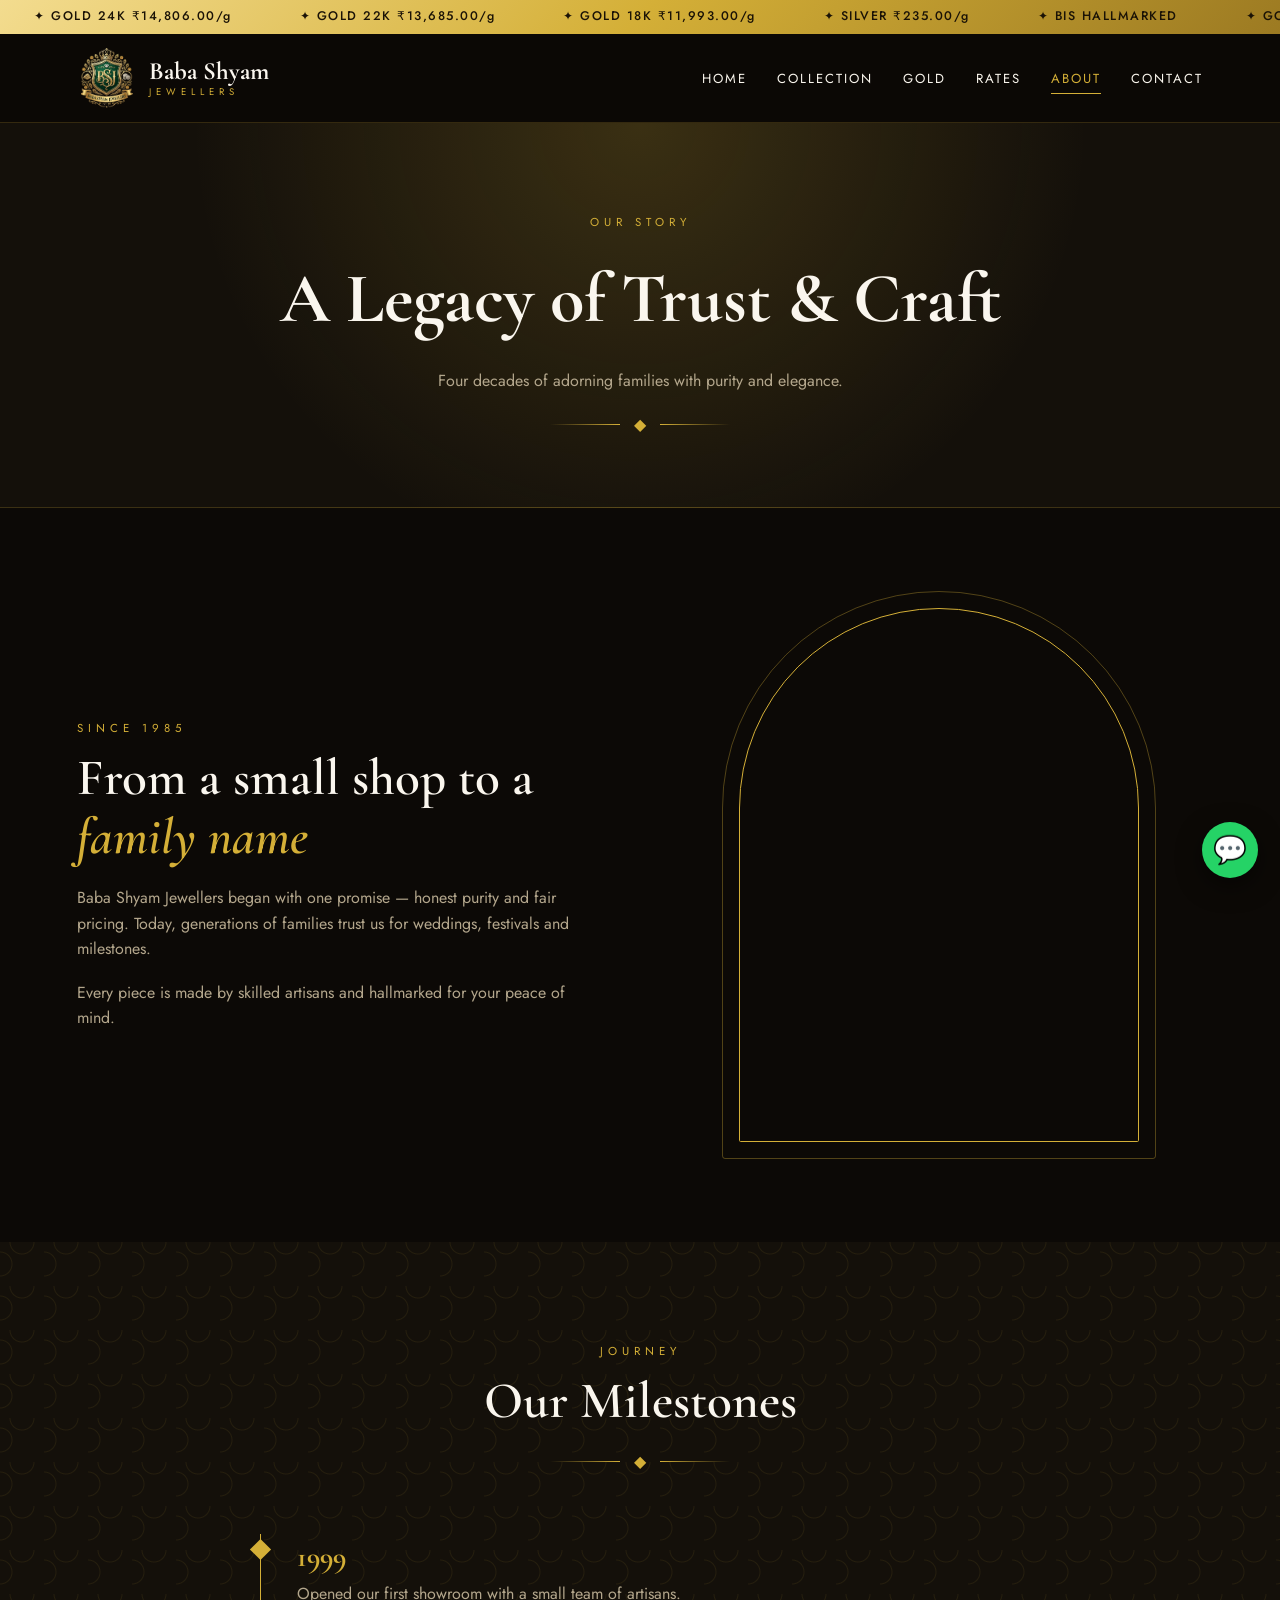
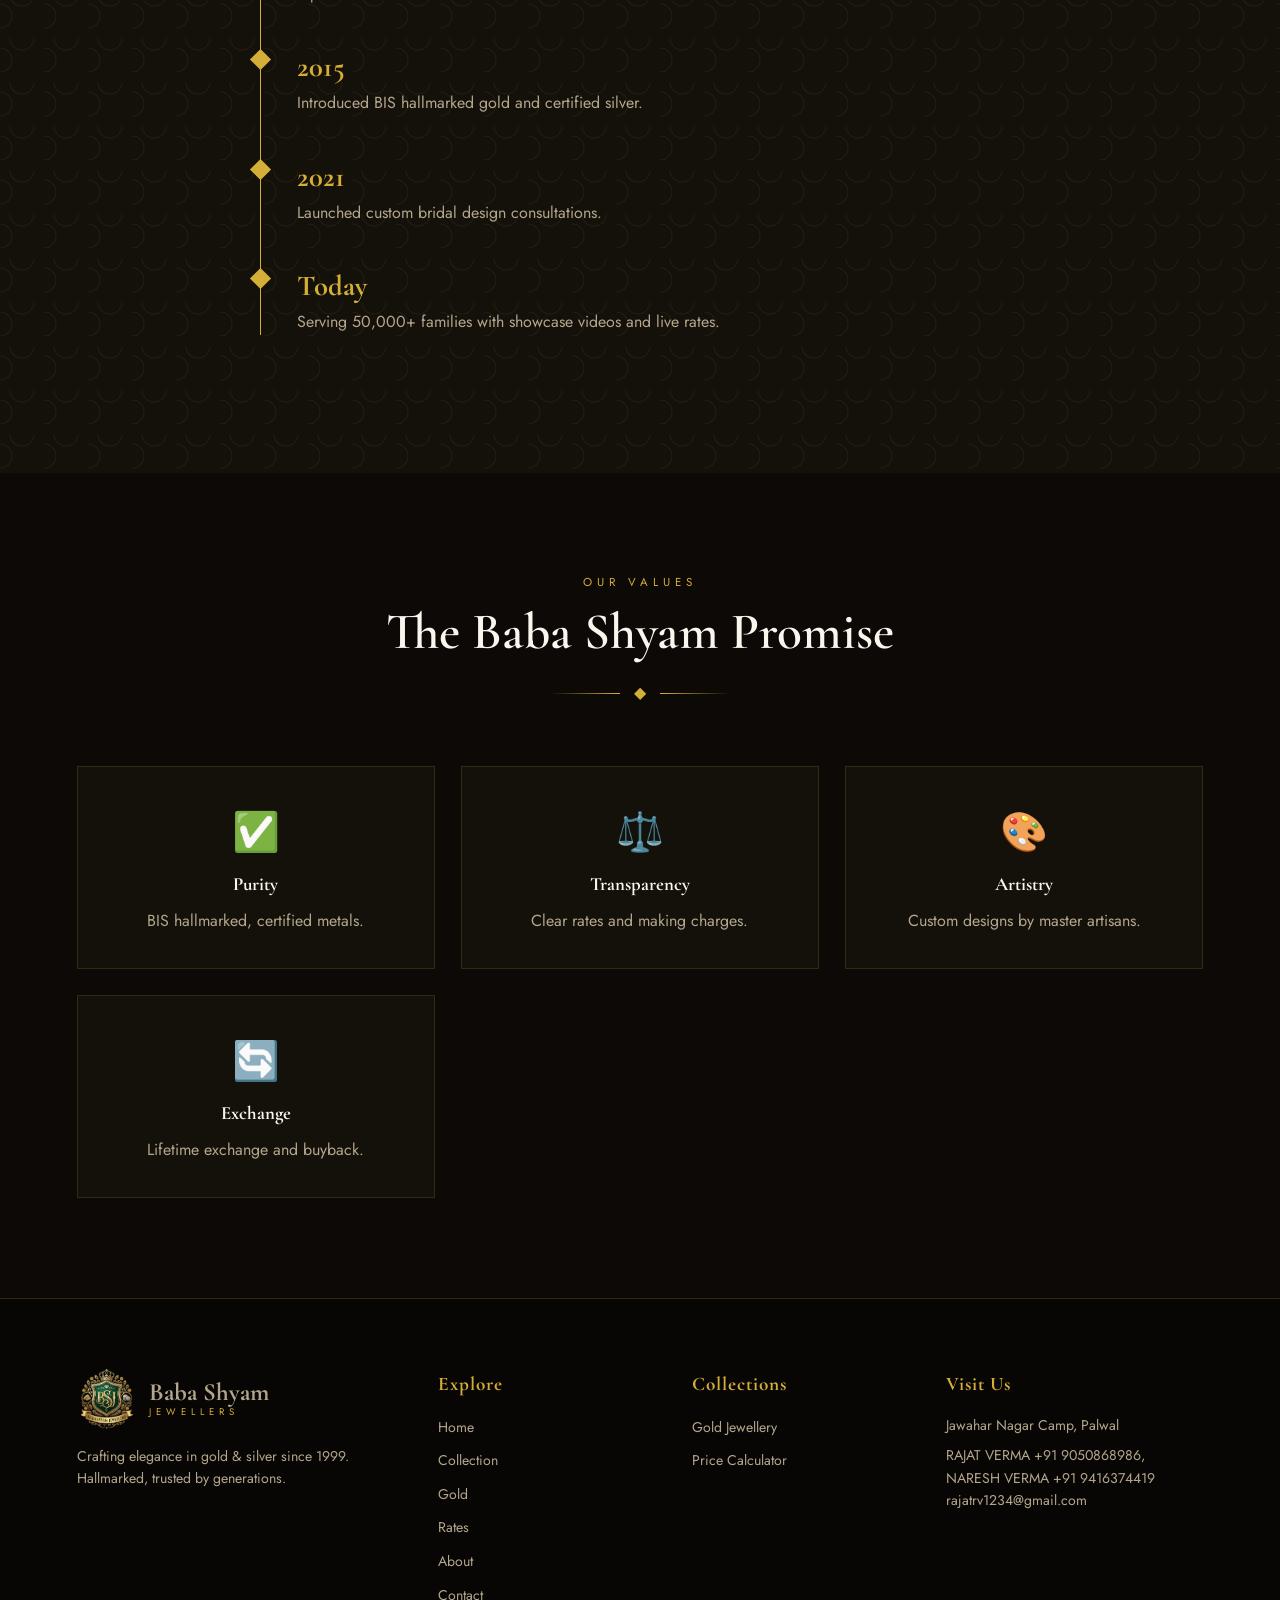
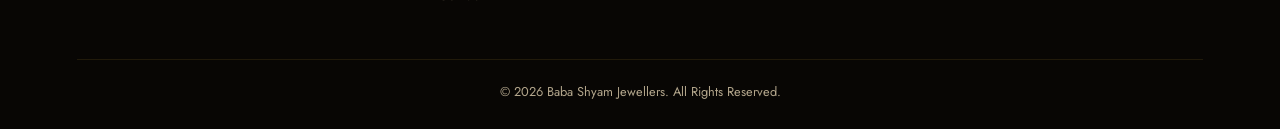
==== commit 0bc4d900: "Add files via upload changes" ====
--- a/about.html
+++ b/about.html
@@ -40,13 +40,13 @@
             <div class="orn">◆</div>
         </div>
         <div class="tl rv">
-            <div><b>1985</b>
+            <div><b>1999</b>
                 <p>Opened our first showroom with a small team of artisans.</p>
             </div>
-            <div><b>2000</b>
+            <div><b>2015</b>
                 <p>Introduced BIS hallmarked gold and certified silver.</p>
             </div>
-            <div><b>2015</b>
+            <div><b>2021</b>
                 <p>Launched custom bridal design consultations.</p>
             </div>
             <div><b>Today</b>
